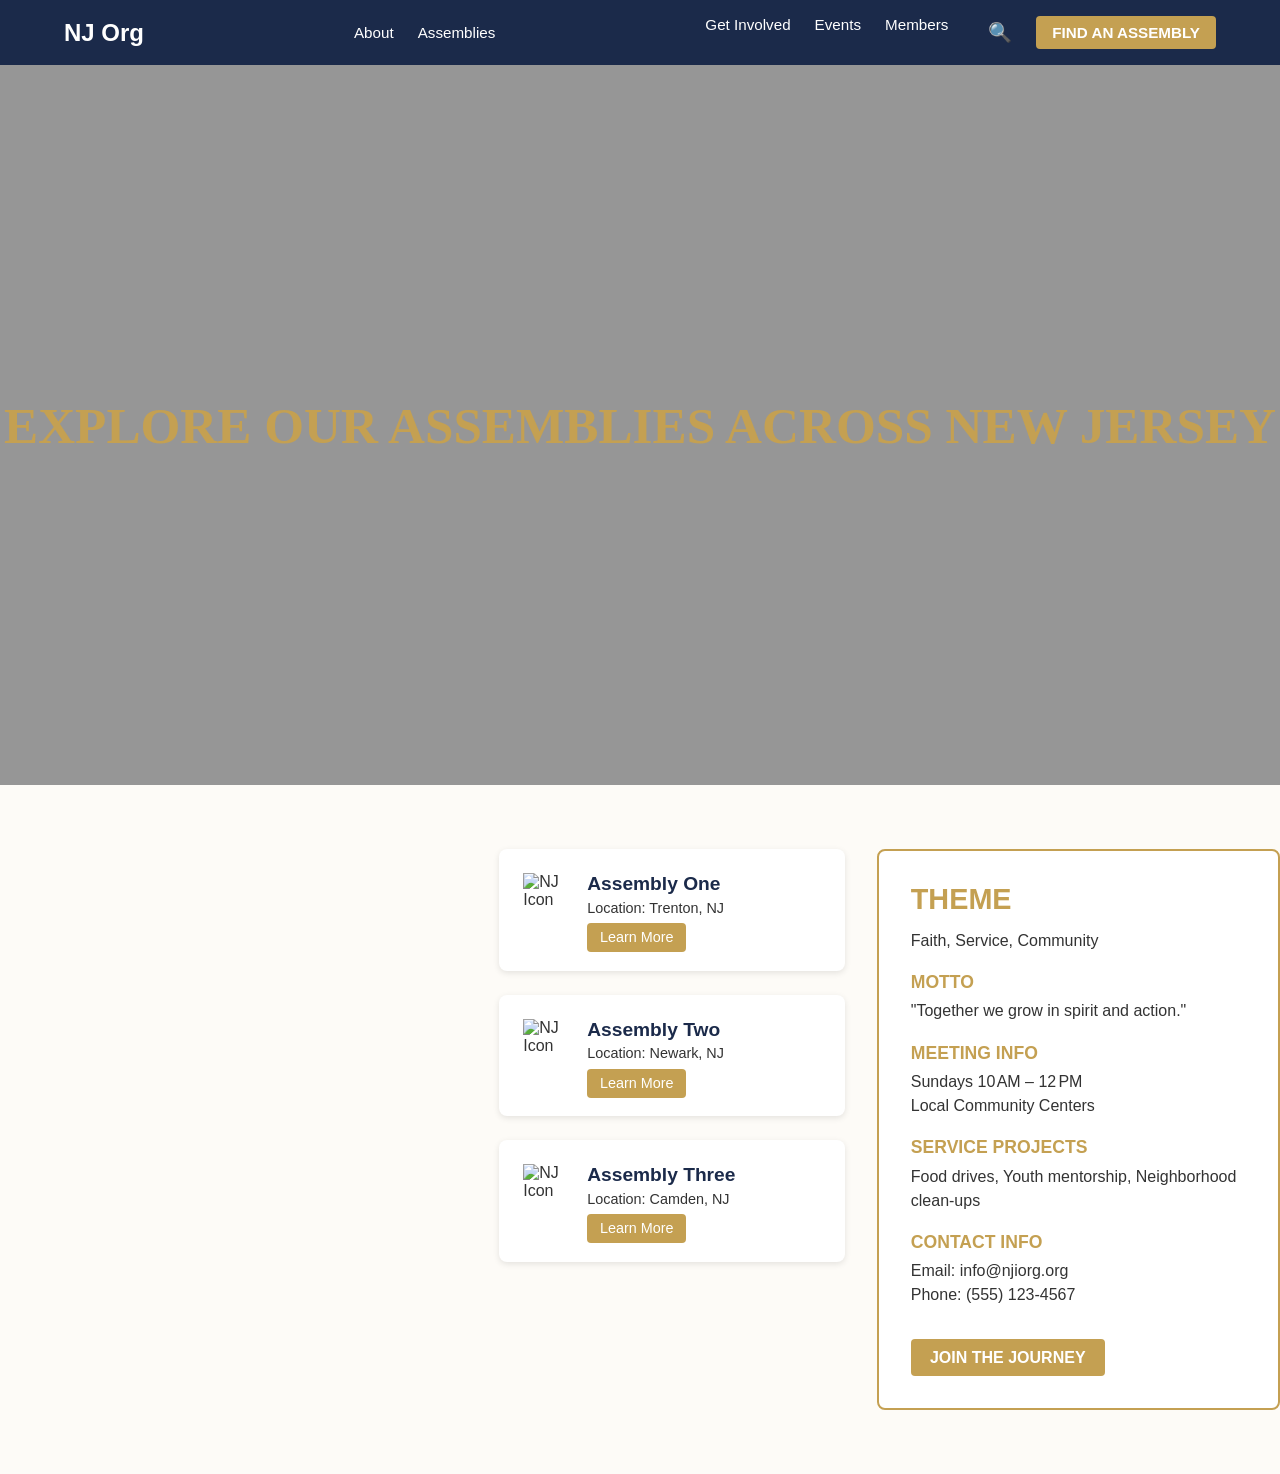
==== index.html @ 600187c9 "Add initial HTML mockup for NJ organization redesign" ====
<!DOCTYPE html>
<html lang="en">
<head>
<meta charset="UTF-8">
<title>NJ Organization – Design Mockup</title>
<style>
  :root {
    --navy: #1B2A4A;
    --gold: #C4A052;
    --cream: #FDFBF7;
    --white: #FFFFFF;
    --gray: #333333;
  }
  * { box-sizing: border-box; margin:0; padding:0; }
  body { font-family: 'Helvetica Neue', Arial, sans-serif; background:#fafafa; color:var(--gray); }
  a { text-decoration:none; color:inherit; }
  /* Header */
  .site-header {
    display:flex; align-items:center; justify-content:space-between;
    background:var(--navy); padding:1rem 5%; color:var(--white);
    position:sticky; top:0; z-index:1000;
  }
  .logo { font-size:1.5rem; font-weight:bold; }
  .nav-left, .nav-right { display:flex; gap:1.5rem; }
  .nav-left a, .nav-right a { color:var(--white); font-size:0.95rem; }
  .nav-right .cta-btn {
    background:var(--gold); color:var(--white); padding:0.5rem 1rem;
    border-radius:4px; font-weight:600;
  }
  .search-toggle { background:none; border:none; color:var(--white); font-size:1.2rem; cursor:pointer; margin-left:1rem; }
  /* Hero */
  .hero {
    position:relative; height:80vh; background:url('https://source.unsplash.com/random/1600x900?assembly,group') center/cover no-repeat;
    display:flex; align-items:center; justify-content:center; text-align:center;
    color:var(--white);
  }
  .hero::after {
    content:""; position:absolute; inset:0; background:rgba(0,0,0,0.4);
  }
  .hero-content { position:relative; z-index:2; }
  .hero h1 { font-family:'Playfair Display', serif; font-size:3.2rem; color:var(--gold); }
  /* Section */
  .section { background:var(--cream); padding:4rem 5%; }
  .grid-3 {
    display:grid; grid-template-columns:35% 30% 35%; gap:2rem; align-items:start;
  }
  @media (max-width:768px) {
    .grid-3 { grid-template-columns:1fr; }
  }
  /* Column 1 – Map */
  .map-col iframe { width:100%; height:500px; border:none; }
  /* Column 2 – Cards */
  .cards-col { display:flex; flex-direction:column; gap:1.5rem; }
  .card {
    background:var(--white); border-radius:8px; padding:1.5rem; box-shadow:0 2px 6px rgba(0,0,0,0.1);
    display:flex; align-items:flex-start; gap:1rem;
  }
  .card img { width:48px; height:48px; object-fit:contain; }
  .card-info h3 { margin:0 0 .3rem 0; font-size:1.2rem; color:var(--navy); }
  .card-info p { margin:0 0 .8rem 0; font-size:0.9rem; color:var(--gray); }
  .card .btn {
    background:var(--gold); color:var(--white); padding:.4rem .8rem; border-radius:4px; font-size:.9rem;
    align-self:flex-start;
  }
  /* Column 3 – Details Panel */
  .details-col {
    background:var(--white); border:2px solid var(--gold); border-radius:8px; padding:2rem;
  }
  .details-col h2 { margin:0 0 .8rem 0; font-size:1.8rem; color:var(--gold); }
  .details-col h3 { margin:1.2rem 0 .4rem 0; font-size:1.1rem; color:var(--gold); }
  .details-col p { margin:0 0 1rem 0; line-height:1.5; color:var(--gray); }
  .details-col .btn-jo {
    display:inline-block; background:var(--gold); color:var(--white); padding:.6rem 1.2rem;
    border-radius:4px; font-weight:600; margin-top:1rem;
  }
</style>
</head>
<body>
<header class="site-header">
  <div class="logo">NJ Org</div>
  <nav class="nav-left">
    <a href="#">About</a>
    <a href="#">Assemblies</a>
  </nav>
  <nav class="nav-right">
    <a href="#">Get Involved</a>
    <a href="#">Events</a>
    <a href="#">Members</a>
    <button class="search-toggle">🔍</button>
    <a href="#" class="cta-btn">FIND AN ASSEMBLY</a>
  </nav>
</header>

<section class="hero">
  <div class="hero-content">
    <h1>EXPLORE OUR ASSEMBLIES ACROSS NEW JERSEY</h1>
  </div>
</section>

<section class="section">
  <div class="grid-3">
    <!-- Column 1: Map -->
    <div class="map-col">
      <iframe src="https://viewer.mapme.com/17d68550-7d54-4e70-819b-ab59aa4b1aad"
              width="100%" height="500" style="border:none;"></iframe>
    </div>

    <!-- Column 2: Assembly Cards -->
    <div class="cards-col">
      <div class="card">
        <img src="https://via.placeholder.com/48?text=NJ" alt="NJ Icon">
        <div class="card-info">
          <h3>Assembly One</h3>
          <p>Location: Trenton, NJ</p>
          <a href="#" class="btn">Learn More</a>
        </div>
      </div>
      <div class="card">
        <img src="https://via.placeholder.com/48?text=NJ" alt="NJ Icon">
        <div class="card-info">
          <h3>Assembly Two</h3>
          <p>Location: Newark, NJ</p>
          <a href="#" class="btn">Learn More</a>
        </div>
      </div>
      <div class="card">
        <img src="https://via.placeholder.com/48?text=NJ" alt="NJ Icon">
        <div class="card-info">
          <h3>Assembly Three</h3>
          <p>Location: Camden, NJ</p>
          <a href="#" class="btn">Learn More</a>
        </div>
      </div>
    </div>

    <!-- Column 3: Details Panel -->
    <div class="details-col">
      <h2>THEME</h2>
      <p>Faith, Service, Community</p>
      <h3>MOTTO</h3>
      <p>"Together we grow in spirit and action."</p>
      <h3>MEETING INFO</h3>
      <p>Sundays 10 AM – 12 PM<br>Local Community Centers</p>
      <h3>SERVICE PROJECTS</h3>
      <p>Food drives, Youth mentorship, Neighborhood clean‑ups</p>
      <h3>CONTACT INFO</h3>
      <p>Email: info@njiorg.org<br>Phone: (555) 123‑4567</p>
      <a href="#" class="btn-jo">JOIN THE JOURNEY</a>
    </div>
  </div>
</section>
</body>
</html>
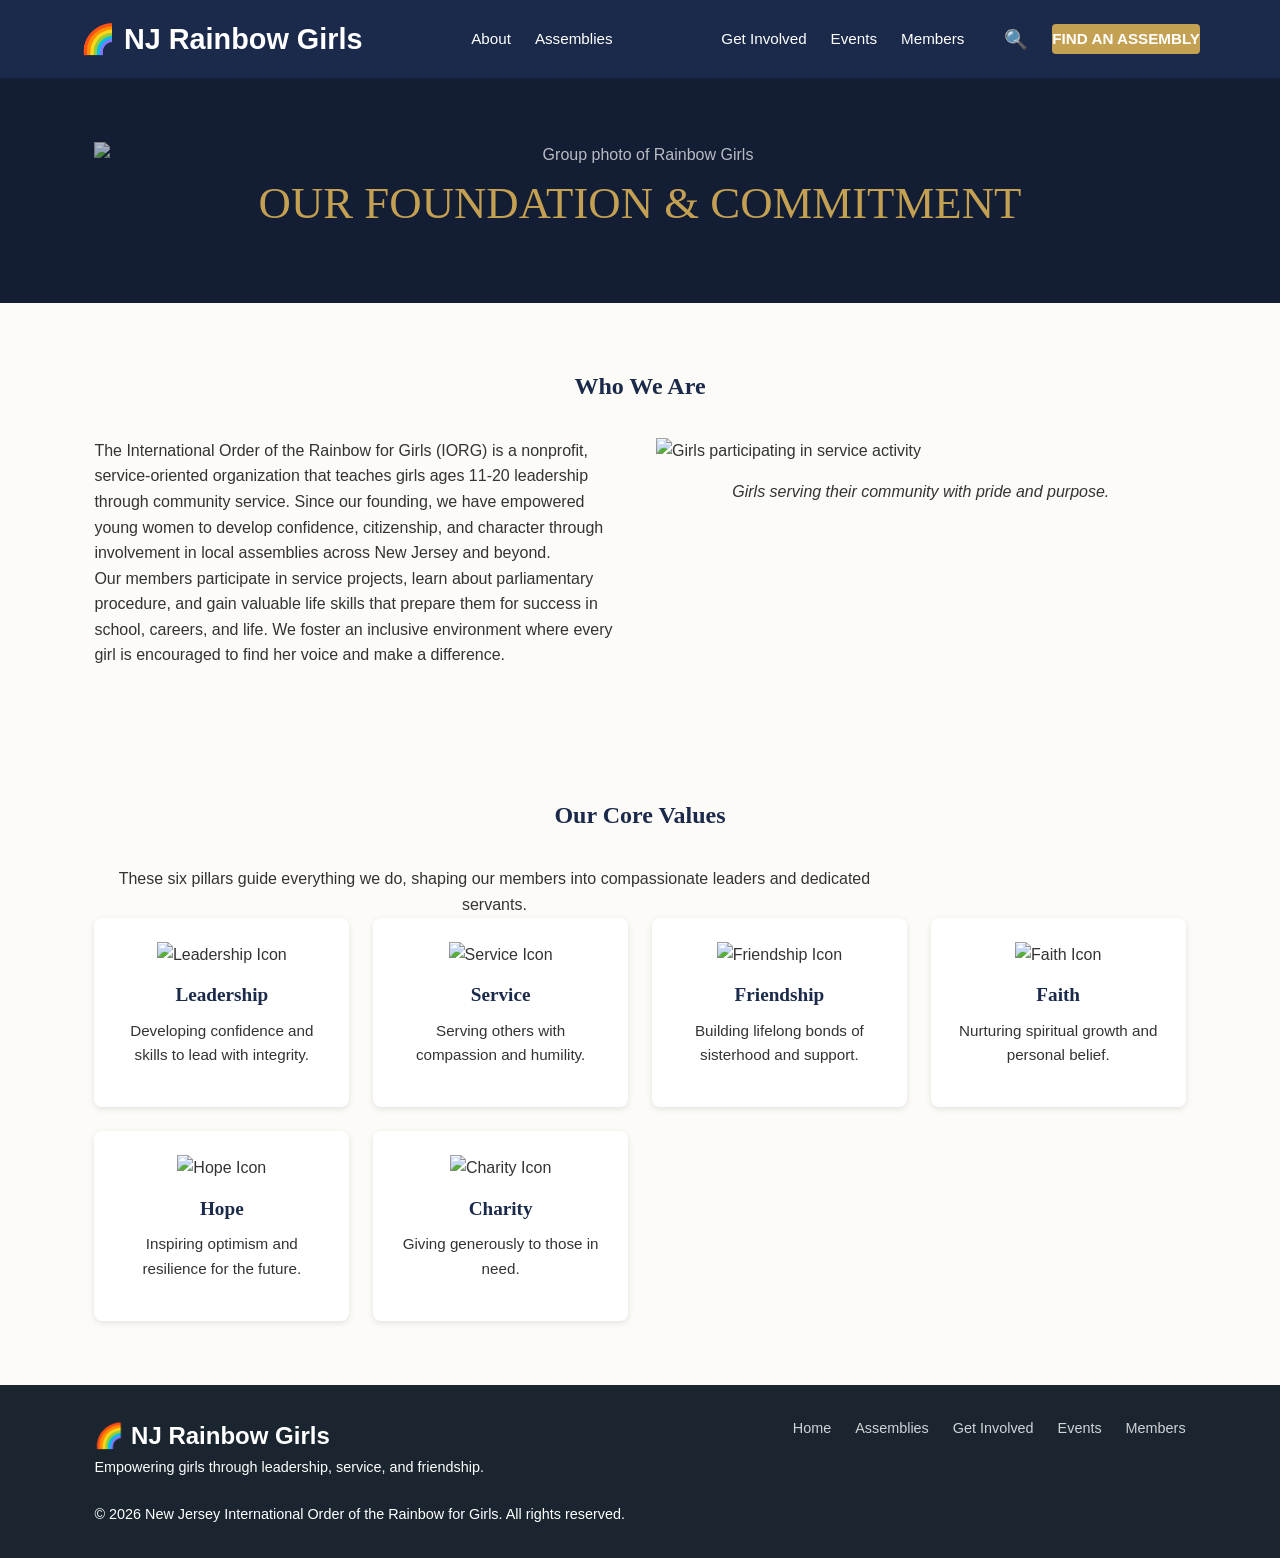
==== commit 9fe661dd: "Add CSS design system, index.html, assemblies.html, get-involved.html, events.html with replication " ====
--- a/index.html
+++ b/index.html
@@ -1,153 +1,142 @@
 <!DOCTYPE html>
+<!--
+Page: Home ("Our Foundation & Commitment")
+Purpose: This file contains the HTML structure for the Home page of the NJ Rainbow Girls website.
+How to replicate in Squarespace 7.1:
+1. Header: Use Site Header settings to set background navy (#1B2A4A), add logo centered, split nav left/right, enable search, add gold CTA button "FIND AN ASSEMBLY".
+2. Hero Banner: Add a Full Bleed section with background image (group photo). Overlay text: use a Text Block with Heading 1, serif font, gold color (#C4A052), centered.
+3. Section 1 ("Who We Are"): Add a Blank section with 2-column layout (Grid). Left column: Text Blocks for narrative. Right column: Image Block for featured image.
+4. Section 2 ("Core Values"): Add a Blank section with 4-column grid (equal columns). Each column: Shape Block (white background) containing Image Block (icon), Text Block (heading), Text Block (description). Use spacers for consistent padding.
+5. Footer: Use Site Footer with dark slate background (#1A252F), white text, logo, navigation links, copyright.
+-->
 <html lang="en">
 <head>
 <meta charset="UTF-8">
-<title>NJ Organization – Design Mockup</title>
-<style>
-  :root {
-    --navy: #1B2A4A;
-    --gold: #C4A052;
-    --cream: #FDFBF7;
-    --white: #FFFFFF;
-    --gray: #333333;
-  }
-  * { box-sizing: border-box; margin:0; padding:0; }
-  body { font-family: 'Helvetica Neue', Arial, sans-serif; background:#fafafa; color:var(--gray); }
-  a { text-decoration:none; color:inherit; }
-  /* Header */
-  .site-header {
-    display:flex; align-items:center; justify-content:space-between;
-    background:var(--navy); padding:1rem 5%; color:var(--white);
-    position:sticky; top:0; z-index:1000;
-  }
-  .logo { font-size:1.5rem; font-weight:bold; }
-  .nav-left, .nav-right { display:flex; gap:1.5rem; }
-  .nav-left a, .nav-right a { color:var(--white); font-size:0.95rem; }
-  .nav-right .cta-btn {
-    background:var(--gold); color:var(--white); padding:0.5rem 1rem;
-    border-radius:4px; font-weight:600;
-  }
-  .search-toggle { background:none; border:none; color:var(--white); font-size:1.2rem; cursor:pointer; margin-left:1rem; }
-  /* Hero */
-  .hero {
-    position:relative; height:80vh; background:url('https://source.unsplash.com/random/1600x900?assembly,group') center/cover no-repeat;
-    display:flex; align-items:center; justify-content:center; text-align:center;
-    color:var(--white);
-  }
-  .hero::after {
-    content:""; position:absolute; inset:0; background:rgba(0,0,0,0.4);
-  }
-  .hero-content { position:relative; z-index:2; }
-  .hero h1 { font-family:'Playfair Display', serif; font-size:3.2rem; color:var(--gold); }
-  /* Section */
-  .section { background:var(--cream); padding:4rem 5%; }
-  .grid-3 {
-    display:grid; grid-template-columns:35% 30% 35%; gap:2rem; align-items:start;
-  }
-  @media (max-width:768px) {
-    .grid-3 { grid-template-columns:1fr; }
-  }
-  /* Column 1 – Map */
-  .map-col iframe { width:100%; height:500px; border:none; }
-  /* Column 2 – Cards */
-  .cards-col { display:flex; flex-direction:column; gap:1.5rem; }
-  .card {
-    background:var(--white); border-radius:8px; padding:1.5rem; box-shadow:0 2px 6px rgba(0,0,0,0.1);
-    display:flex; align-items:flex-start; gap:1rem;
-  }
-  .card img { width:48px; height:48px; object-fit:contain; }
-  .card-info h3 { margin:0 0 .3rem 0; font-size:1.2rem; color:var(--navy); }
-  .card-info p { margin:0 0 .8rem 0; font-size:0.9rem; color:var(--gray); }
-  .card .btn {
-    background:var(--gold); color:var(--white); padding:.4rem .8rem; border-radius:4px; font-size:.9rem;
-    align-self:flex-start;
-  }
-  /* Column 3 – Details Panel */
-  .details-col {
-    background:var(--white); border:2px solid var(--gold); border-radius:8px; padding:2rem;
-  }
-  .details-col h2 { margin:0 0 .8rem 0; font-size:1.8rem; color:var(--gold); }
-  .details-col h3 { margin:1.2rem 0 .4rem 0; font-size:1.1rem; color:var(--gold); }
-  .details-col p { margin:0 0 1rem 0; line-height:1.5; color:var(--gray); }
-  .details-col .btn-jo {
-    display:inline-block; background:var(--gold); color:var(--white); padding:.6rem 1.2rem;
-    border-radius:4px; font-weight:600; margin-top:1rem;
-  }
-</style>
+<title>New Jersey International Order of the Rainbow for Girls – Home</title>
+<meta name="viewport" content="width=device-width, initial-scale=1.0">
+<link rel="stylesheet" href="css/main.css">
 </head>
 <body>
 <header class="site-header">
-  <div class="logo">NJ Org</div>
-  <nav class="nav-left">
-    <a href="#">About</a>
-    <a href="#">Assemblies</a>
-  </nav>
-  <nav class="nav-right">
-    <a href="#">Get Involved</a>
-    <a href="#">Events</a>
-    <a href="#">Members</a>
-    <button class="search-toggle">🔍</button>
-    <a href="#" class="cta-btn">FIND AN ASSEMBLY</a>
-  </nav>
+  <div class="container header-content">
+    <div class="logo">
+      <!-- Placeholder for rainbow crest logo -->
+      <span>🌈</span> NJ Rainbow Girls
+    </div>
+    <nav class="nav-left">
+      <a href="index.html">About</a>
+      <a href="assemblies.html">Assemblies</a>
+    </nav>
+    <nav class="nav-right">
+      <a href="get-involved.html">Get Involved</a>
+      <a href="events.html">Events</a>
+      <a href="member-portal.html">Members</a>
+      <button class="search-toggle" aria-label="Search">🔍</button>
+      <a href="assemblies.html" class="cta-btn">FIND AN ASSEMBLY</a>
+    </nav>
+  </div>
 </header>
 
-<section class="hero">
-  <div class="hero-content">
-    <h1>EXPLORE OUR ASSEMBLIES ACROSS NEW JERSEY</h1>
+<!-- Hero Banner -->
+<section class="hero-banner">
+  <div class="container">
+    <!-- Background image can be added via CSS or inline; for now using a placeholder -->
+    <img src="https://source.unsplash.com/random/1600x900?assembly,group" alt="Group photo of Rainbow Girls">
+    <div class="hero-title">OUR FOUNDATION & COMMITMENT</div>
   </div>
 </section>
 
+<!-- Section 1: Who We Are -->
 <section class="section">
-  <div class="grid-3">
-    <!-- Column 1: Map -->
-    <div class="map-col">
-      <iframe src="https://viewer.mapme.com/17d68550-7d54-4e70-819b-ab59aa4b1aad"
-              width="100%" height="500" style="border:none;"></iframe>
-    </div>
-
-    <!-- Column 2: Assembly Cards -->
-    <div class="cards-col">
-      <div class="card">
-        <img src="https://via.placeholder.com/48?text=NJ" alt="NJ Icon">
-        <div class="card-info">
-          <h3>Assembly One</h3>
-          <p>Location: Trenton, NJ</p>
-          <a href="#" class="btn">Learn More</a>
-        </div>
+  <div class="container">
+    <h2 class="text-center mb-4">Who We Are</h2>
+    <div class="grid-2">
+      <div>
+        <p>
+          The International Order of the Rainbow for Girls (IORG) is a nonprofit, service-oriented organization that teaches girls ages 11-20 leadership through community service. Since our founding, we have empowered young women to develop confidence, citizenship, and character through involvement in local assemblies across New Jersey and beyond.
+        </p>
+        <p>
+          Our members participate in service projects, learn about parliamentary procedure, and gain valuable life skills that prepare them for success in school, careers, and life. We foster an inclusive environment where every girl is encouraged to find her voice and make a difference.
+        </p>
       </div>
-      <div class="card">
-        <img src="https://via.placeholder.com/48?text=NJ" alt="NJ Icon">
-        <div class="card-info">
-          <h3>Assembly Two</h3>
-          <p>Location: Newark, NJ</p>
-          <a href="#" class="btn">Learn More</a>
-        </div>
+      <div>
+        <!-- Featured Image -->
+        <img src="https://source.unsplash.com/random/400x300?young,girls,service" alt="Girls participating in service activity" class="mb-2">
+        <p class="text-center">
+          <em>Girls serving their community with pride and purpose.</em>
+        </p>
       </div>
-      <div class="card">
-        <img src="https://via.placeholder.com/48?text=NJ" alt="NJ Icon">
-        <div class="card-info">
-          <h3>Assembly Three</h3>
-          <p>Location: Camden, NJ</p>
-          <a href="#" class="btn">Learn More</a>
-        </div>
-      </div>
-    </div>
-
-    <!-- Column 3: Details Panel -->
-    <div class="details-col">
-      <h2>THEME</h2>
-      <p>Faith, Service, Community</p>
-      <h3>MOTTO</h3>
-      <p>"Together we grow in spirit and action."</p>
-      <h3>MEETING INFO</h3>
-      <p>Sundays 10 AM – 12 PM<br>Local Community Centers</p>
-      <h3>SERVICE PROJECTS</h3>
-      <p>Food drives, Youth mentorship, Neighborhood clean‑ups</p>
-      <h3>CONTACT INFO</h3>
-      <p>Email: info@njiorg.org<br>Phone: (555) 123‑4567</p>
-      <a href="#" class="btn-jo">JOIN THE JOURNEY</a>
     </div>
   </div>
 </section>
+
+<!-- Section 2: Core Values -->
+<section class="section">
+  <div class="container">
+    <h2 class="text-center mb-4">Our Core Values</h2>
+    <p class="text-center mb-5" style="max-width: 800px;">
+      These six pillars guide everything we do, shaping our members into compassionate leaders and dedicated servants.
+    </p>
+    <div class="grid-4">
+      <!-- Leadership -->
+      <div class="card text-center">
+        <img src="https://via.placeholder.com/48?text=👑" alt="Leadership Icon" class="icon mb-2">
+        <h3>Leadership</h3>
+        <p>Developing confidence and skills to lead with integrity.</p>
+      </div>
+      <!-- Service -->
+      <div class="card text-center">
+        <img src="https://via.placeholder.com/48?text=❤️" alt="Service Icon" class="icon mb-2">
+        <h3>Service</h3>
+        <p>Serving others with compassion and humility.</p>
+      </div>
+      <!-- Friendship -->
+      <div class="card text-center">
+        <img src="https://via.placeholder.com/48?text=👭" alt="Friendship Icon" class="icon mb-2">
+        <h3>Friendship</h3>
+        <p>Building lifelong bonds of sisterhood and support.</p>
+      </div>
+      <!-- Faith -->
+      <div class="card text-center">
+        <img src="https://via.placeholder.com/48?text=✨" alt="Faith Icon" class="icon mb-2">
+        <h3>Faith</h3>
+        <p>Nurturing spiritual growth and personal belief.</p>
+      </div>
+      <!-- Hope -->
+      <div class="card text-center">
+        <img src="https://via.placeholder.com/48?text=☀️" alt="Hope Icon" class="icon mb-2">
+        <h3>Hope</h3>
+        <p>Inspiring optimism and resilience for the future.</p>
+      </div>
+      <!-- Charity -->
+      <div class="card text-center">
+        <img src="https://via.placeholder.com/48?text=🤲" alt="Charity Icon" class="icon mb-2">
+        <h3>Charity</h3>
+        <p>Giving generously to those in need.</p>
+      </div>
+    </div>
+  </div>
+</section>
+
+<footer class="site-footer">
+  <div class="container footer-content">
+    <div>
+      <div class="footer-logo">🌈 NJ Rainbow Girls</div>
+      <p>Empowering girls through leadership, service, and friendship.</p>
+    </div>
+    <nav>
+      <ul class="footer-links">
+        <li><a href="index.html">Home</a></li>
+        <li><a href="assemblies.html">Assemblies</a></li>
+        <li><a href="get-involved.html">Get Involved</a></li>
+        <li><a href="events.html">Events</a></li>
+        <li><a href="member-portal.html">Members</a></li>
+      </ul>
+    </nav>
+    <div>
+      <p>&copy; 2026 New Jersey International Order of the Rainbow for Girls. All rights reserved.</p>
+    </div>
+  </div>
+</footer>
 </body>
 </html>
--- a/css/main.css
+++ b/css/main.css
@@ -0,0 +1,362 @@
+/* Design System for NJ Rainbow Girls Site */
+/* This CSS file defines the global design system for the site, including colors, typography, layout utilities, and component styles. */
+/* To replicate in Squarespace 7.1: */
+/* 1. Go to Design > Site Styles. */
+/* 2. Set the following colors: */
+/*    - Header Background: #1B2A4A (Navy) */
+/*    - Accent 1 (for buttons, borders, highlights): #C4A052 (Gold) */
+/*    - Page Background: #FDFBF7 (Light Cream) */
+/*    - Footer Background: #1A252F (Dark Slate) */
+/*    - Text Color: #333333 (Gray) */
+/* 3. Assign fonts: */
+/*    - Heading 1, 2, 3: Playfair Display (serif) for gold hero titles and section headings. */
+/*    - Body, Navigation: Helvetica Neue, Arial, or similar sans-serif. */
+/* 4. Button Style: */
+/*    - Background: #C4A052, Text: #FFFFFF, Border Radius: 4px, Hover: darken 10%. */
+/*    - Save as a button style (e.g., "Gold CTA"). */
+/* 5. Use the utility classes (grid-2, grid-3, etc.) as inspiration for Fluid Engine grid settings. */
+/*    - In Fluid Engine, set column widths and gutter to match the percentages (35%, 30%, 35%) or equal fractions as needed. */
+/* 6. Card and panel styles can be achieved using Shape Blocks, Image Blocks, Text Blocks, and Button Blocks with matching spacing and border settings. */
+
+/* Color Palette */
+:root {
+  --navy: #1B2A4A;
+  --gold: #C4A052;
+  --cream: #FDFBF7;
+  --white: #FFFFFF;
+  --dark-slate: #1A252F; /* for footer */
+  --gray: #333333;
+  --light-gray: #F0F0F0;
+}
+
+/* Global Styles */
+* {
+  box-sizing: border-box;
+  margin: 0;
+  padding: 0;
+}
+
+body {
+  font-family: 'Helvetica Neue', Arial, sans-serif;
+  background-color: var(--cream);
+  color: var(--gray);
+  line-height: 1.6;
+}
+
+a {
+  color: inherit;
+  text-decoration: none;
+}
+
+img {
+  max-width: 100%;
+  height: auto;
+}
+
+/* Typography */
+h1, h2, h3, h4, h5, h6 {
+  font-family: 'Playfair Display', serif;
+  margin-bottom: 0.5em;
+  color: var(--navy);
+}
+
+/* Serif gold for hero titles */
+.hero-title {
+  font-family: 'Playfair Display', serif;
+  color: var(--gold);
+  font-size: 2.8rem;
+  text-align: center;
+}
+
+/* Container */
+.container {
+  width: 90%;
+  max-width: 1200px;
+  margin: 0 auto;
+  padding: 0 1rem;
+}
+
+/* Header */
+.site-header {
+  background-color: var(--navy);
+  color: var(--white);
+  padding: 1rem 0;
+  position: sticky;
+  top: 0;
+  z-index: 1000;
+}
+
+.header-content {
+  display: flex;
+  flex-wrap: wrap;
+  align-items: center;
+  justify-content: space-between;
+}
+
+.logo {
+  font-size: 1.8rem;
+  font-weight: bold;
+  color: var(--white);
+  display: flex;
+  align-items: center;
+  gap: 0.5rem;
+}
+
+.logo-img {
+  width: 40px;
+  height: 40px;
+}
+
+/* Nav split */
+.nav-left, .nav-right {
+  display: flex;
+  gap: 1.5rem;
+  flex-wrap: wrap;
+}
+
+.nav-left a, .nav-right a {
+  color: var(--white);
+  font-size: 0.95rem;
+  padding: 0.2rem 0;
+}
+
+/* CTA button */
+.cta-btn {
+  background-color: var(--gold);
+  color: var(--white);
+  padding: 0.6rem 1.2rem;
+  border-radius: 4px;
+  font-weight: 600;
+  transition: background 0.3s;
+}
+
+.cta-btn:hover {
+  background-color: #b38c41; /* slightly darker gold */
+}
+
+/* Search toggle */
+.search-toggle {
+  background: none;
+  border: none;
+  color: var(--white);
+  font-size: 1.2rem;
+  cursor: pointer;
+  margin-left: 1rem;
+}
+
+/* Hero Banner */
+.hero-banner {
+  position: relative;
+  background-color: var(--navy);
+  color: var(--white);
+  text-align: center;
+  padding: 4rem 1rem;
+  overflow: hidden;
+}
+
+.hero-banner::before {
+  content: "";
+  position: absolute;
+  inset: 0;
+  background: rgba(0,0,0,0.3); /* dark overlay */
+  z-index: 1;
+}
+
+.hero-banner .container {
+  position: relative;
+  z-index: 2;
+}
+
+.hero-banner img {
+  width: 100%;
+  height: auto;
+  display: block;
+  opacity: 0.7;
+}
+
+/* Section styling */
+.section {
+  padding: 4rem 1rem;
+  background-color: var(--cream);
+}
+
+.section.light-bg {
+  background-color: var(--cream);
+}
+
+.section.dark-bg {
+  background-color: var(--navy);
+  color: var(--white);
+}
+
+/* Grid Utilities */
+.grid-2 {
+  display: grid;
+  grid-template-columns: 1fr 1fr;
+  gap: 2rem;
+  align-items: start;
+}
+
+.grid-3 {
+  display: grid;
+  grid-template-columns: 35% 30% 35%; /* as per spec */
+  gap: 2rem;
+  align-items: start;
+}
+
+.grid-4 {
+  display: grid;
+  grid-template-columns: repeat(4, 1fr);
+  gap: 1.5rem;
+  align-items: start;
+}
+
+.grid-6 {
+  display: grid;
+  grid-template-columns: repeat(auto-fit, minmax(250px, 1fr));
+  gap: 1.5rem;
+}
+
+/* Card Styles */
+.card {
+  background-color: var(--white);
+  border-radius: 8px;
+  padding: 1.5rem;
+  box-shadow: 0 2px 6px rgba(0,0,0,0.1);
+  transition: transform 0.2s, box-shadow 0.2s;
+}
+
+.card:hover {
+  transform: translateY(-4px);
+  box-shadow: 0 4px 12px rgba(0,0,0,0.15);
+}
+
+.card img.icon {
+  width: 48px;
+  height: 48px;
+  object-fit: contain;
+  margin-bottom: 0.8rem;
+}
+
+.card h3 {
+  margin-top: 0;
+  margin-bottom: 0.5rem;
+  font-size: 1.2rem;
+  color: var(--navy);
+}
+
+.card p {
+  margin-bottom: 1rem;
+  font-size: 0.95rem;
+  color: var(--gray);
+}
+
+.card .btn {
+  display: inline-block;
+  background-color: var(--gold);
+  color: var(--white);
+  padding: 0.4rem 0.8rem;
+  border-radius: 4px;
+  font-size: 0.9rem;
+  font-weight: 600;
+}
+
+/* Details Panel (gold border) */
+.details-panel {
+  background-color: var(--white);
+  border: 2px solid var(--gold);
+  border-radius: 8px;
+  padding: 2rem;
+}
+
+.details-panel h2 {
+  color: var(--gold);
+  font-size: 1.8rem;
+  margin-bottom: 0.8rem;
+}
+
+.details-panel h3 {
+  color: var(--gold);
+  font-size: 1.1rem;
+  margin-top: 1.2rem;
+  margin-bottom: 0.4rem;
+}
+
+.details-panel p {
+  margin-bottom: 1rem;
+  line-height: 1.5;
+  color: var(--gray);
+}
+
+/* Footer */
+.site-footer {
+  background-color: var(--dark-slate);
+  color: var(--white);
+  padding: 2rem 1rem;
+  font-size: 0.9rem;
+}
+
+.footer-content {
+  display: flex;
+  flex-wrap: wrap;
+  justify-content: space-between;
+  gap: 1.5rem;
+}
+
+.footer-logo {
+  font-size: 1.5rem;
+  font-weight: bold;
+}
+
+.footer-links {
+  list-style: none;
+  display: flex;
+  gap: 1.5rem;
+}
+
+.footer-links a {
+  color: var(--white);
+  opacity: 0.8;
+  transition: opacity 0.3s;
+}
+
+.footer-links a:hover {
+  opacity: 1;
+}
+
+/* Responsive Breakpoints */
+@media (max-width: 992px) {
+  .grid-3 {
+    grid-template-columns: 1fr;
+  }
+  .grid-4 {
+    grid-template-columns: repeat(2, 1fr);
+  }
+}
+
+@media (max-width: 768px) {
+  .header-content {
+    flex-direction: column;
+    gap: 1rem;
+  }
+  .nav-left, .nav-right {
+    justify-content: center;
+    width: 100%;
+  }
+  .nav-right {
+    margin-top: 0.5rem;
+  }
+  .hero-title {
+    font-size: 2.2rem;
+  }
+  .grid-2 {
+    grid-template-columns: 1fr;
+  }
+}
+
+/* Utility Classes */
+.text-center { text-align: center; }
+.mb-2 { margin-bottom: 1rem; }
+.mb-4 { margin-bottom: 2rem; }
+.mt-2 { margin-top: 1rem; }
+.mt-4 { margin-top: 2rem; }
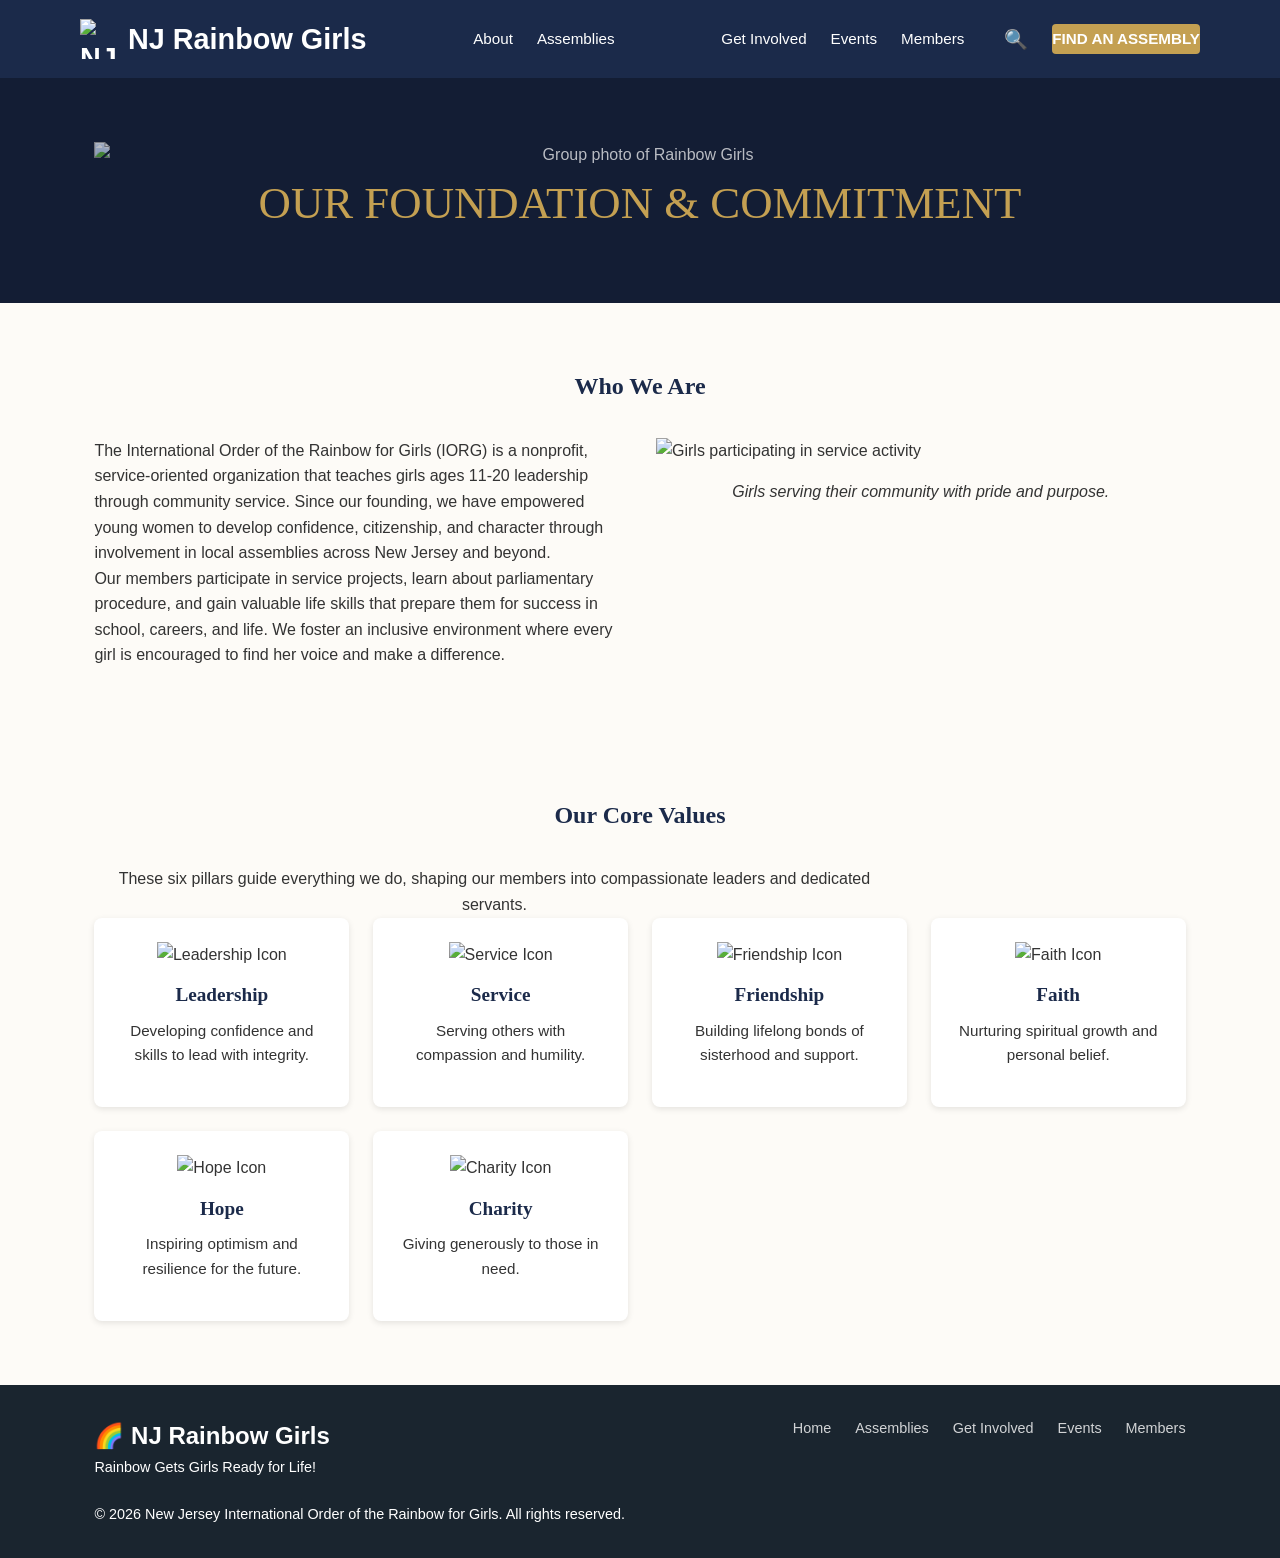
==== commit 79abcfef: "Replace images with stock photos from Unsplash and placeholders, keep current site logo" ====
--- a/index.html
+++ b/index.html
@@ -20,8 +20,9 @@
 <header class="site-header">
   <div class="container header-content">
     <div class="logo">
-      <!-- Placeholder for rainbow crest logo -->
-      <span>🌈</span> NJ Rainbow Girls
+      <!-- Logo from current site -->
+      <img src="http://static1.squarespace.com/static/501fbb7de4b0483765b7d2bb/t/64f7f50f61ceac5b49341e6f/1693971727463/New+Jersey+Logo+2018_T.png?format=1500w" alt="NJ Rainbow Girls Logo" class="logo-img">
+      <span>NJ Rainbow Girls</span>
     </div>
     <nav class="nav-left">
       <a href="index.html">About</a>
@@ -40,8 +41,8 @@
 <!-- Hero Banner -->
 <section class="hero-banner">
   <div class="container">
-    <!-- Background image can be added via CSS or inline; for now using a placeholder -->
-    <img src="https://source.unsplash.com/random/1600x900?assembly,group" alt="Group photo of Rainbow Girls">
+    <!-- Background image: stock photo of girls group -->
+    <img src="https://images.unsplash.com/photo-1529626455594-4ff0802cfb7e?ixlib=rb-4.0.3&ixid=M3wxMjA3fDB8MHxwaG90by1wYWdlfHx8fGVufDB8fHx8fA%3D%3D&auto=format&fit=crop&w=1600&q=80" alt="Group photo of Rainbow Girls">
     <div class="hero-title">OUR FOUNDATION & COMMITMENT</div>
   </div>
 </section>
@@ -60,8 +61,8 @@
         </p>
       </div>
       <div>
-        <!-- Featured Image -->
-        <img src="https://source.unsplash.com/random/400x300?young,girls,service" alt="Girls participating in service activity" class="mb-2">
+        <!-- Featured Image: girls doing service -->
+        <img src="https://images.unsplash.com/photo-1573496359142-b8d87734a5a2?ixlib=rb-4.0.3&ixid=M3wxMjA3fDB8MHxzZWFyY2h8Mnx8Z2lydHxlbnwwfHwwfHx8MA%3D%3D&auto=format&fit=crop&w=500&q=60" alt="Girls participating in service activity" class="mb-2">
         <p class="text-center">
           <em>Girls serving their community with pride and purpose.</em>
         </p>
@@ -122,7 +123,7 @@
   <div class="container footer-content">
     <div>
       <div class="footer-logo">🌈 NJ Rainbow Girls</div>
-      <p>Empowering girls through leadership, service, and friendship.</p>
+      <p class="tagline">Rainbow Gets Girls Ready for Life!</p>
     </div>
     <nav>
       <ul class="footer-links">
--- a/css/main.css
+++ b/css/main.css
@@ -359,4 +359,22 @@
 .mb-2 { margin-bottom: 1rem; }
 .mb-4 { margin-bottom: 2rem; }
 .mt-2 { margin-top: 1rem; }
-.mt-4 { margin-top: 2rem; }+.mt-4 { margin-top: 2rem; }
+/* Hero subtitle */
+.hero-subtitle {
+  font-family: 'Playfair Display', serif;
+  color: var(--gold);
+  font-size: 1.8rem;
+  text-align: center;
+  margin-top: 0.5rem;
+}
+
+
+/* Footer tagline */
+.footer .tagline {
+  font-style: italic;
+  color: #ccc;
+  margin-top: 0.5rem;
+  font-size: 0.9rem;
+}
+
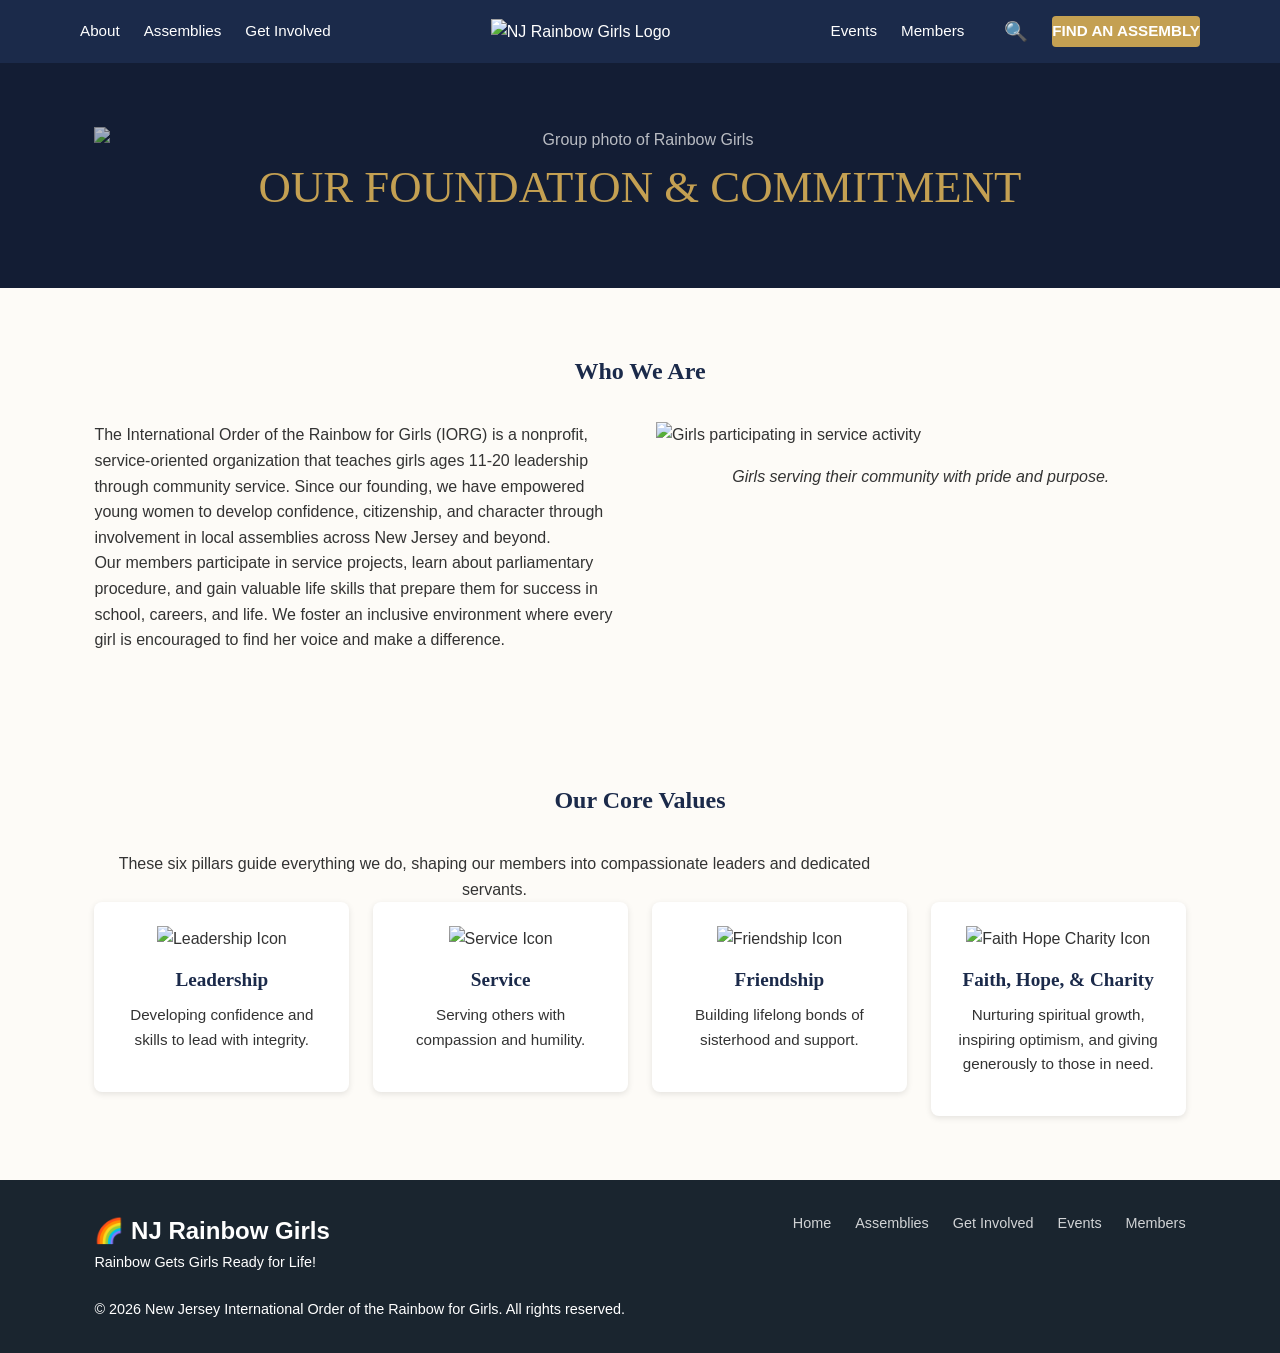
==== commit 0cfa598b: "Update homepage header and layout to match exact specifications: fixed header with left/center/right" ====
--- a/index.html
+++ b/index.html
@@ -4,7 +4,11 @@
 Purpose: This file contains the HTML structure for the Home page of the NJ Rainbow Girls website.
 How to replicate in Squarespace 7.1:
 1. Header: Use Site Header settings to set background navy (#1B2A4A), add logo centered, split nav left/right, enable search, add gold CTA button "FIND AN ASSEMBLY".
-2. Hero Banner: Add a Full Bleed section with background image (group photo). Overlay text: use a Text Block with Heading 1, serif font, gold color (#C4A052), centered.
+   - Left navigation: About, Assemblies, Get Involved
+   - Center: Logo (official Rainbow for Girls emblem)
+   - Right navigation: Events, Members, search icon, gold CTA button "FIND AN ASSEMBLY"
+   - Set header to "Fixed Position" (Sticky) in Site Header settings.
+2. Hero Banner: Add a Full Bleed section with background image (group photo). Overlay text: use a Text Block with Heading 1, serif font, gold color (#C4A052), centered. Enable a subtle darkened overlay (optional) for readability.
 3. Section 1 ("Who We Are"): Add a Blank section with 2-column layout (Grid). Left column: Text Blocks for narrative. Right column: Image Block for featured image.
 4. Section 2 ("Core Values"): Add a Blank section with 4-column grid (equal columns). Each column: Shape Block (white background) containing Image Block (icon), Text Block (heading), Text Block (description). Use spacers for consistent padding.
 5. Footer: Use Site Footer with dark slate background (#1A252F), white text, logo, navigation links, copyright.
@@ -19,17 +23,18 @@
 <body>
 <header class="site-header">
   <div class="container header-content">
-    <div class="logo">
-      <!-- Logo from current site -->
-      <img src="http://static1.squarespace.com/static/501fbb7de4b0483765b7d2bb/t/64f7f50f61ceac5b49341e6f/1693971727463/New+Jersey+Logo+2018_T.png?format=1500w" alt="NJ Rainbow Girls Logo" class="logo-img">
-      <span>NJ Rainbow Girls</span>
-    </div>
+    <!-- Left Navigation -->
     <nav class="nav-left">
       <a href="index.html">About</a>
       <a href="assemblies.html">Assemblies</a>
+      <a href="get-involved.html">Get Involved</a>
     </nav>
+    <!-- Centered Logo -->
+    <div class="logo-center">
+      <img src="http://static1.squarespace.com/static/501fbb7de4b0483765b7d2bb/t/64f7f50f61ceac5b49341e6f/1693971727463/New+Jersey+Logo+2018_T.png?format=1500w" alt="NJ Rainbow Girls Logo" class="logo-img">
+    </div>
+    <!-- Right Navigation -->
     <nav class="nav-right">
-      <a href="get-involved.html">Get Involved</a>
       <a href="events.html">Events</a>
       <a href="member-portal.html">Members</a>
       <button class="search-toggle" aria-label="Search">🔍</button>
@@ -97,23 +102,11 @@
         <h3>Friendship</h3>
         <p>Building lifelong bonds of sisterhood and support.</p>
       </div>
-      <!-- Faith -->
+      <!-- Faith, Hope, & Charity -->
       <div class="card text-center">
-        <img src="https://via.placeholder.com/48?text=✨" alt="Faith Icon" class="icon mb-2">
-        <h3>Faith</h3>
-        <p>Nurturing spiritual growth and personal belief.</p>
-      </div>
-      <!-- Hope -->
-      <div class="card text-center">
-        <img src="https://via.placeholder.com/48?text=☀️" alt="Hope Icon" class="icon mb-2">
-        <h3>Hope</h3>
-        <p>Inspiring optimism and resilience for the future.</p>
-      </div>
-      <!-- Charity -->
-      <div class="card text-center">
-        <img src="https://via.placeholder.com/48?text=🤲" alt="Charity Icon" class="icon mb-2">
-        <h3>Charity</h3>
-        <p>Giving generously to those in need.</p>
+        <img src="https://via.placeholder.com/48?text=✨" alt="Faith Hope Charity Icon" class="icon mb-2">
+        <h3>Faith, Hope, & Charity</h3>
+        <p>Nurturing spiritual growth, inspiring optimism, and giving generously to those in need.</p>
       </div>
     </div>
   </div>
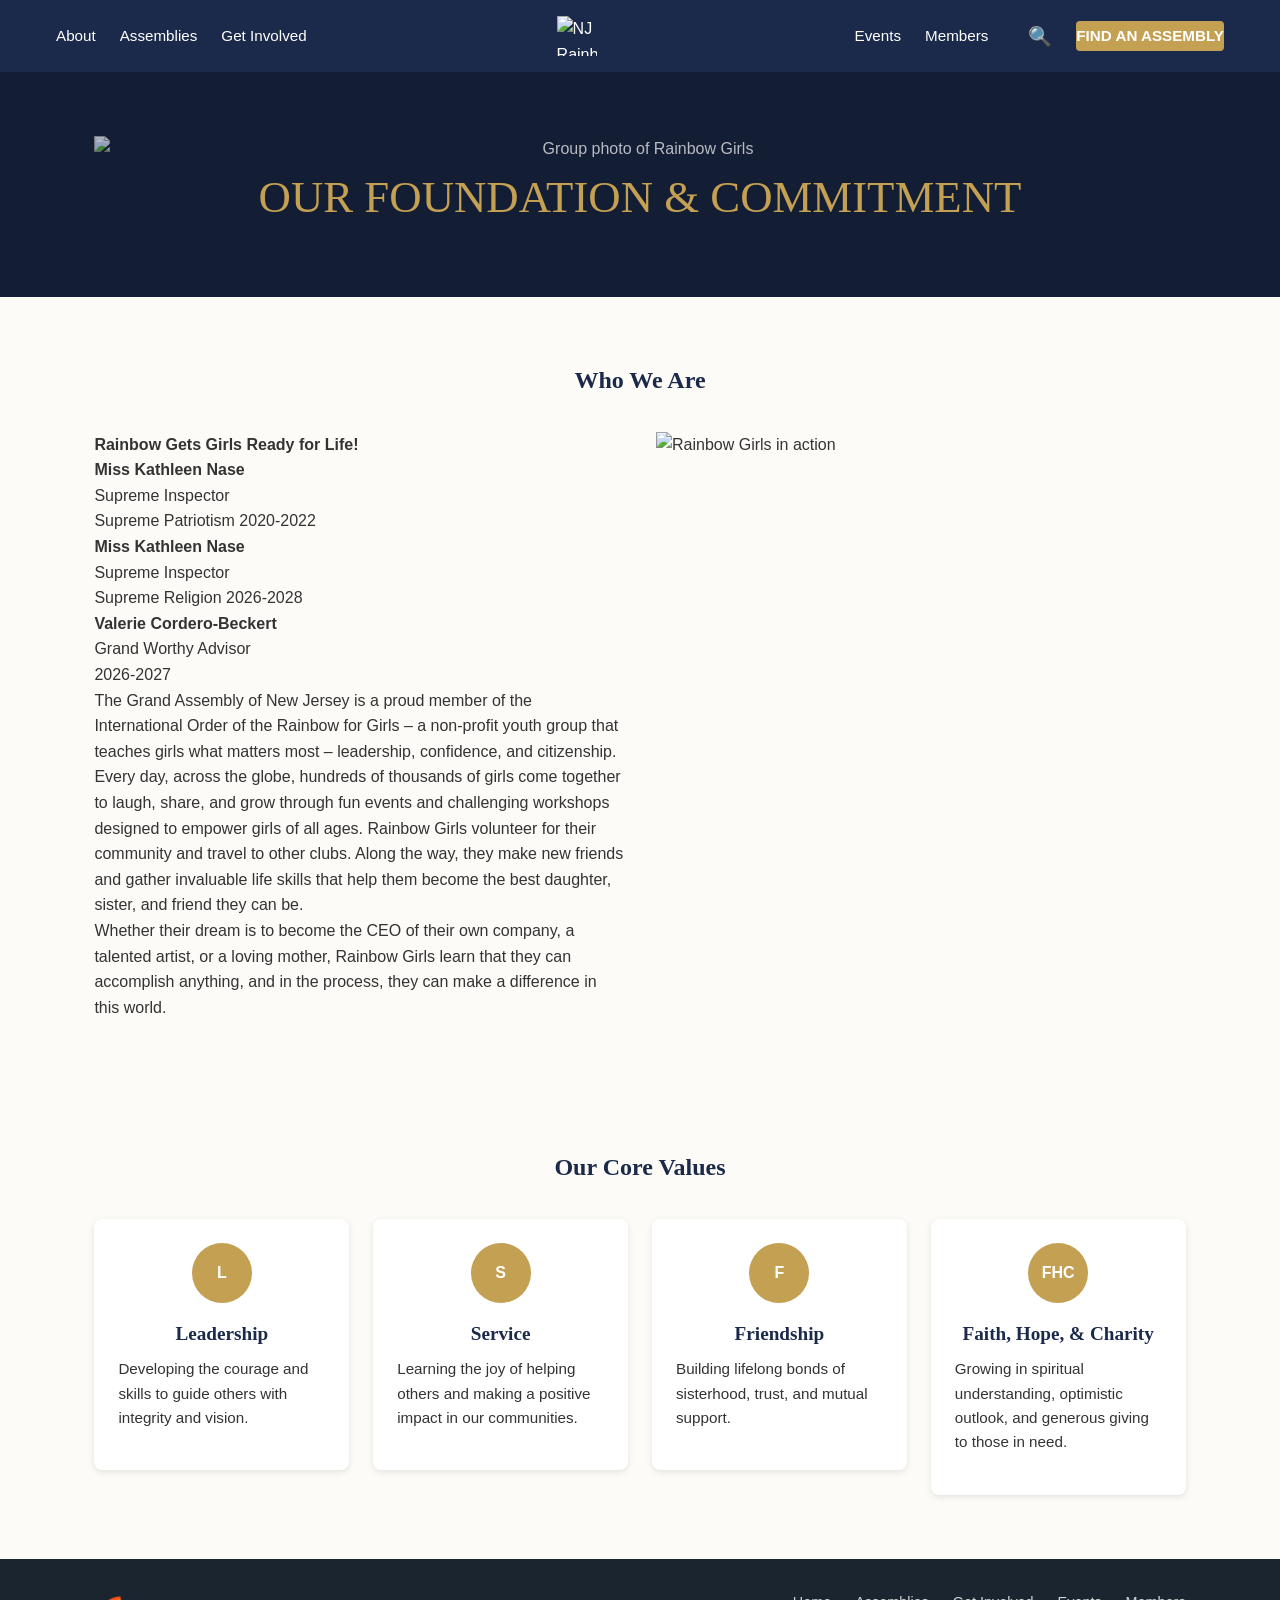
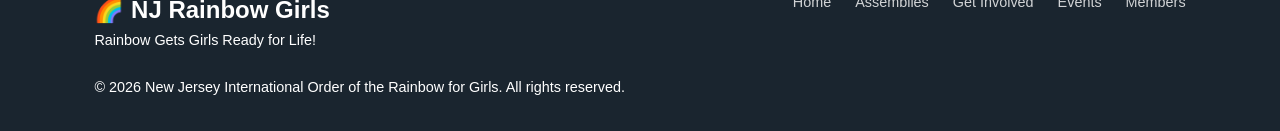
==== commit 4ea48d4d: "Updated homepage with current site leadership info and 'Who We Are' section; Updated assemblies page" ====
--- a/index.html
+++ b/index.html
@@ -52,61 +52,87 @@
   </div>
 </section>
 
-<!-- Section 1: Who We Are -->
+<!-- Who We Are Section -->
 <section class="section">
   <div class="container">
     <h2 class="text-center mb-4">Who We Are</h2>
     <div class="grid-2">
+      <!-- Left Column: Narrative -->
       <div>
-        <p>
-          The International Order of the Rainbow for Girls (IORG) is a nonprofit, service-oriented organization that teaches girls ages 11-20 leadership through community service. Since our founding, we have empowered young women to develop confidence, citizenship, and character through involvement in local assemblies across New Jersey and beyond.
-        </p>
-        <p>
-          Our members participate in service projects, learn about parliamentary procedure, and gain valuable life skills that prepare them for success in school, careers, and life. We foster an inclusive environment where every girl is encouraged to find her voice and make a difference.
-        </p>
+        <p><strong>Rainbow Gets Girls Ready for Life!</strong></p>
+        
+        <div class="leadership-info mb-3">
+          <p><strong>Miss Kathleen Nase</strong><br>
+          Supreme Inspector<br>
+          Supreme Patriotism 2020-2022</p>
+          <p><strong>Miss Kathleen Nase</strong><br>
+          Supreme Inspector<br>
+          Supreme Religion 2026-2028</p>
+          <p><strong>Valerie Cordero-Beckert</strong><br>
+          Grand Worthy Advisor<br>
+          2026-2027</p>
+        </div>
+        
+        <p>The Grand Assembly of New Jersey is a proud member of the International Order of the Rainbow for Girls – a non-profit youth group that teaches girls what matters most – leadership, confidence, and citizenship. Every day, across the globe, hundreds of thousands of girls come together to laugh, share, and grow through fun events and challenging workshops designed to empower girls of all ages. Rainbow Girls volunteer for their community and travel to other clubs. Along the way, they make new friends and gather invaluable life skills that help them become the best daughter, sister, and friend they can be.</p>
+        
+        <p>Whether their dream is to become the CEO of their own company, a talented artist, or a loving mother, Rainbow Girls learn that they can accomplish anything, and in the process, they can make a difference in this world.</p>
       </div>
+      
+      <!-- Right Column: Featured Image -->
       <div>
-        <!-- Featured Image: girls doing service -->
-        <img src="https://images.unsplash.com/photo-1573496359142-b8d87734a5a2?ixlib=rb-4.0.3&ixid=M3wxMjA3fDB8MHxzZWFyY2h8Mnx8Z2lydHxlbnwwfHwwfHx8MA%3D%3D&auto=format&fit=crop&w=500&q=60" alt="Girls participating in service activity" class="mb-2">
-        <p class="text-center">
-          <em>Girls serving their community with pride and purpose.</em>
-        </p>
+        <img src="https://images.unsplash.com/photo-1578662996442-48f60103fc96?ixlib=rb-4.0.3&ixid=M3wxMjA3fDB8MHxwaG90by1wYWdlfHx8fGVufDB8fHx8fA%3D%3D&auto=format&fit=crop&w=800&q=80" alt="Rainbow Girls in action" class="featured-image">
       </div>
     </div>
   </div>
 </section>
 
-<!-- Section 2: Core Values -->
+<!-- Core Values Section -->
 <section class="section">
   <div class="container">
     <h2 class="text-center mb-4">Our Core Values</h2>
-    <p class="text-center mb-5" style="max-width: 800px;">
-      These six pillars guide everything we do, shaping our members into compassionate leaders and dedicated servants.
-    </p>
     <div class="grid-4">
       <!-- Leadership -->
-      <div class="card text-center">
-        <img src="https://via.placeholder.com/48?text=👑" alt="Leadership Icon" class="icon mb-2">
-        <h3>Leadership</h3>
-        <p>Developing confidence and skills to lead with integrity.</p>
+      <div class="card">
+        <div style="text-align:center;">
+          <div style="width:60px;height:60px;background-color:var(--gold);border-radius:50%;display:flex;align-items:center;justify-content:center;margin:0 auto 1rem;">
+            <span style="color:var(--white);font-weight:bold;">L</span>
+          </div>
+        </div>
+        <h3 class="text-center">Leadership</h3>
+        <p>Developing the courage and skills to guide others with integrity and vision.</p>
       </div>
+      
       <!-- Service -->
-      <div class="card text-center">
-        <img src="https://via.placeholder.com/48?text=❤️" alt="Service Icon" class="icon mb-2">
-        <h3>Service</h3>
-        <p>Serving others with compassion and humility.</p>
+      <div class="card">
+        <div style="text-align:center;">
+          <div style="width:60px;height:60px;background-color:var(--gold);border-radius:50%;display:flex;align-items:center;justify-content:center;margin:0 auto 1rem;">
+            <span style="color:var(--white);font-weight:bold;">S</span>
+          </div>
+        </div>
+        <h3 class="text-center">Service</h3>
+        <p>Learning the joy of helping others and making a positive impact in our communities.</p>
       </div>
+      
       <!-- Friendship -->
-      <div class="card text-center">
-        <img src="https://via.placeholder.com/48?text=👭" alt="Friendship Icon" class="icon mb-2">
-        <h3>Friendship</h3>
-        <p>Building lifelong bonds of sisterhood and support.</p>
+      <div class="card">
+        <div style="text-align:center;">
+          <div style="width:60px;height:60px;background-color:var(--gold);border-radius:50%;display:flex;align-items:center;justify-content:center;margin:0 auto 1rem;">
+            <span style="color:var(--white);font-weight:bold;">F</span>
+          </div>
+        </div>
+        <h3 class="text-center">Friendship</h3>
+        <p>Building lifelong bonds of sisterhood, trust, and mutual support.</p>
       </div>
+      
       <!-- Faith, Hope, & Charity -->
-      <div class="card text-center">
-        <img src="https://via.placeholder.com/48?text=✨" alt="Faith Hope Charity Icon" class="icon mb-2">
-        <h3>Faith, Hope, & Charity</h3>
-        <p>Nurturing spiritual growth, inspiring optimism, and giving generously to those in need.</p>
+      <div class="card">
+        <div style="text-align:center;">
+          <div style="width:60px;height:60px;background-color:var(--gold);border-radius:50%;display:flex;align-items:center;justify-content:center;margin:0 auto 1rem;">
+            <span style="color:var(--white);font-weight:bold;">FHC</span>
+          </div>
+        </div>
+        <h3 class="text-center">Faith, Hope, & Charity</h3>
+        <p>Growing in spiritual understanding, optimistic outlook, and generous giving to those in need.</p>
       </div>
     </div>
   </div>
--- a/css/main.css
+++ b/css/main.css
@@ -84,27 +84,31 @@
   position: sticky;
   top: 0;
   z-index: 1000;
-}
-
-.header-content {
-  display: flex;
-  flex-wrap: wrap;
+  display: flex;
   align-items: center;
   justify-content: space-between;
-}
-
-.logo {
-  font-size: 1.8rem;
-  font-weight: bold;
-  color: var(--white);
+  flex-wrap: wrap;
+}
+
+.header-content {
+  width: 100%;
   display: flex;
   align-items: center;
-  gap: 0.5rem;
+  justify-content: space-between;
+}
+
+/* Logo centered */
+.logo-center {
+  display: flex;
+  align-items: center;
+  justify-content: center;
+  flex: 1;
 }
 
 .logo-img {
   width: 40px;
   height: 40px;
+  margin-right: 0.5rem;
 }
 
 /* Nav split */
@@ -112,6 +116,7 @@
   display: flex;
   gap: 1.5rem;
   flex-wrap: wrap;
+  align-items: center;
 }
 
 .nav-left a, .nav-right a {
@@ -324,52 +329,6 @@
   opacity: 1;
 }
 
-/* Responsive Breakpoints */
-@media (max-width: 992px) {
-  .grid-3 {
-    grid-template-columns: 1fr;
-  }
-  .grid-4 {
-    grid-template-columns: repeat(2, 1fr);
-  }
-}
-
-@media (max-width: 768px) {
-  .header-content {
-    flex-direction: column;
-    gap: 1rem;
-  }
-  .nav-left, .nav-right {
-    justify-content: center;
-    width: 100%;
-  }
-  .nav-right {
-    margin-top: 0.5rem;
-  }
-  .hero-title {
-    font-size: 2.2rem;
-  }
-  .grid-2 {
-    grid-template-columns: 1fr;
-  }
-}
-
-/* Utility Classes */
-.text-center { text-align: center; }
-.mb-2 { margin-bottom: 1rem; }
-.mb-4 { margin-bottom: 2rem; }
-.mt-2 { margin-top: 1rem; }
-.mt-4 { margin-top: 2rem; }
-/* Hero subtitle */
-.hero-subtitle {
-  font-family: 'Playfair Display', serif;
-  color: var(--gold);
-  font-size: 1.8rem;
-  text-align: center;
-  margin-top: 0.5rem;
-}
-
-
 /* Footer tagline */
 .footer .tagline {
   font-style: italic;
@@ -378,3 +337,43 @@
   font-size: 0.9rem;
 }
 
+/* Responsive Breakpoints */
+@media (max-width: 992px) {
+  .grid-3 {
+    grid-template-columns: 1fr;
+  }
+  .grid-4 {
+    grid-template-columns: repeat(2, 1fr);
+  }
+}
+
+@media (max-width: 768px) {
+  .header-content {
+    /* On mobile, we want to center the logo and have the nav toggle */
+    /* For simplicity, we keep left and right nav but they will wrap */
+    /* The logo-center will take full width and center */
+    .logo-center {
+      justify-content: center;
+    }
+    /* Adjust nav to be under logo or wrap */
+    .nav-left, .nav-right {
+      width: 100%;
+      justify-content: center;
+      margin-top: 0.5rem;
+    }
+    /* Search toggle and CTA button stay in right nav */
+  }
+  .hero-title {
+    font-size: 2.2rem;
+  }
+  .grid-2 {
+    grid-template-columns: 1fr;
+  }
+}
+
+/* Utility Classes */
+.text-center { text-align: center; }
+.mb-2 { margin-bottom: 1rem; }
+.mb-4 { margin-bottom: 2rem; }
+.mt-2 { margin-top: 1rem; }
+.mt-4 { margin-top: 2rem; }
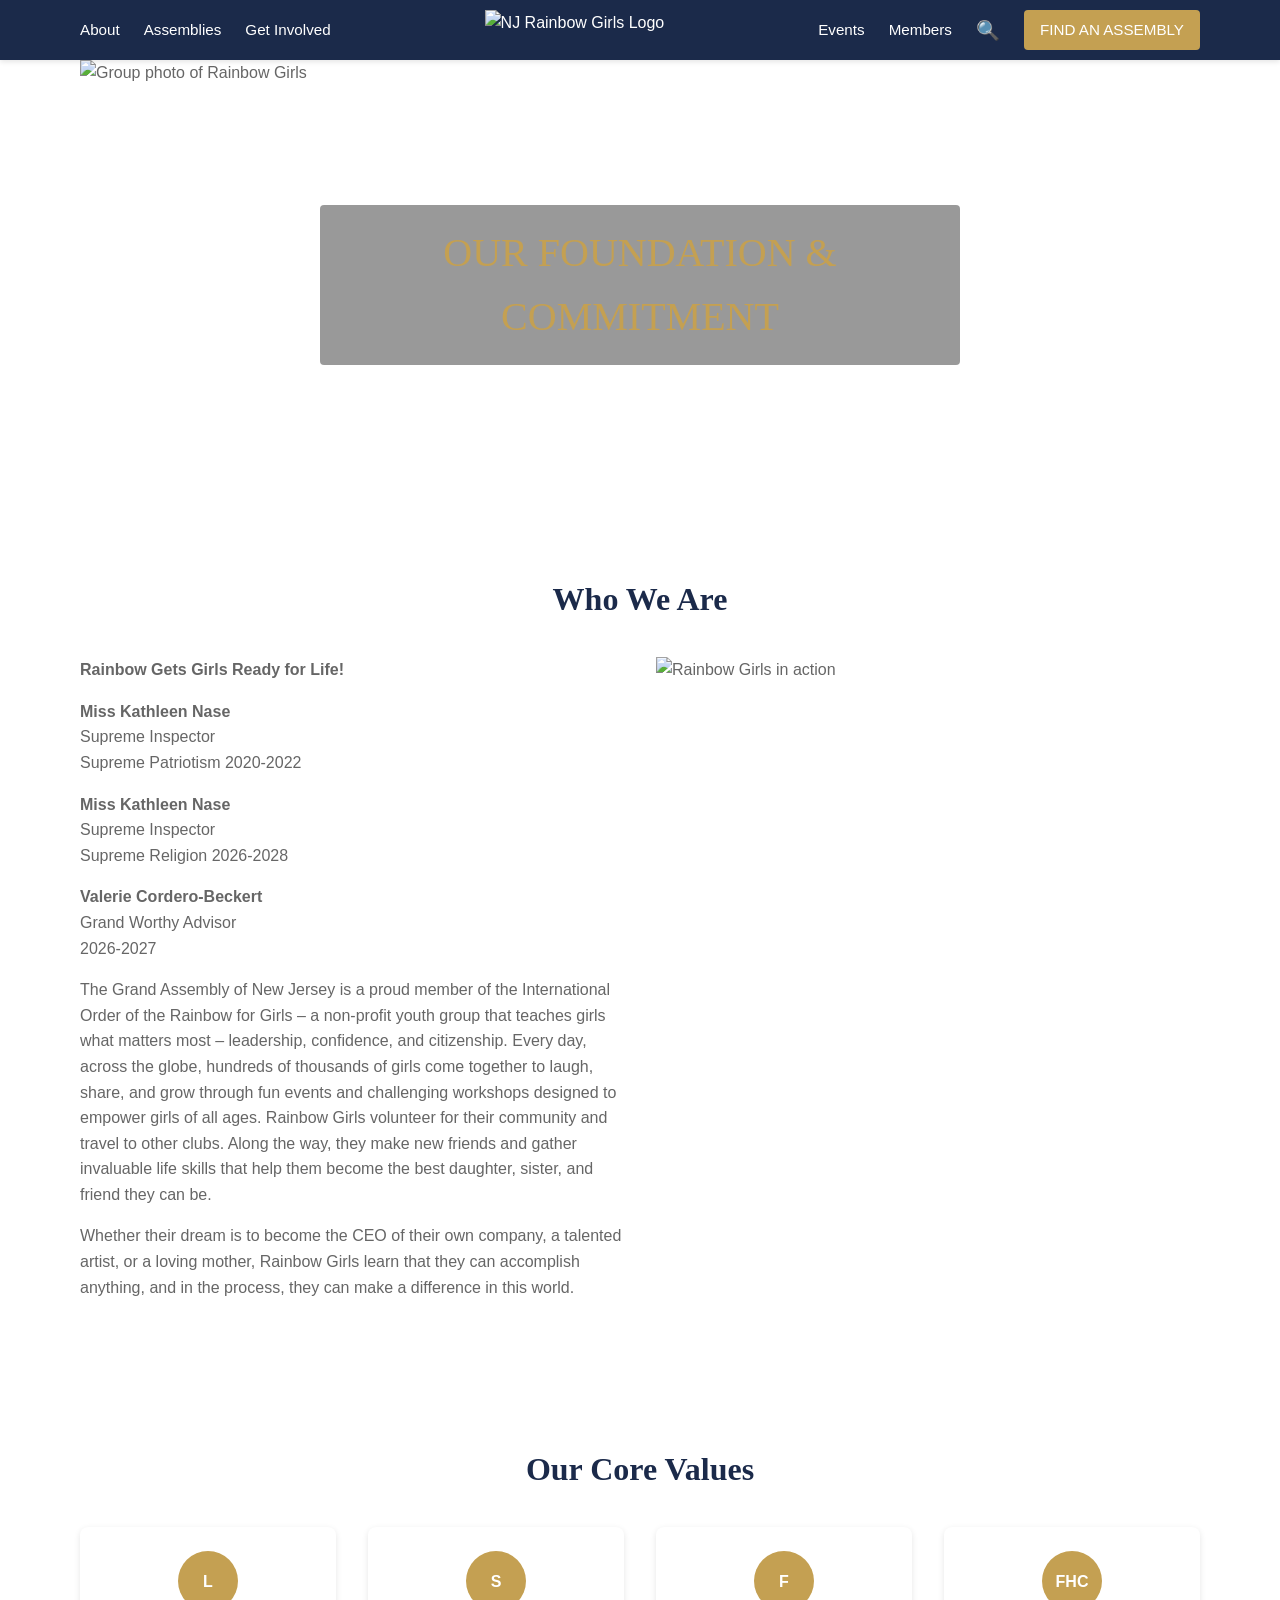
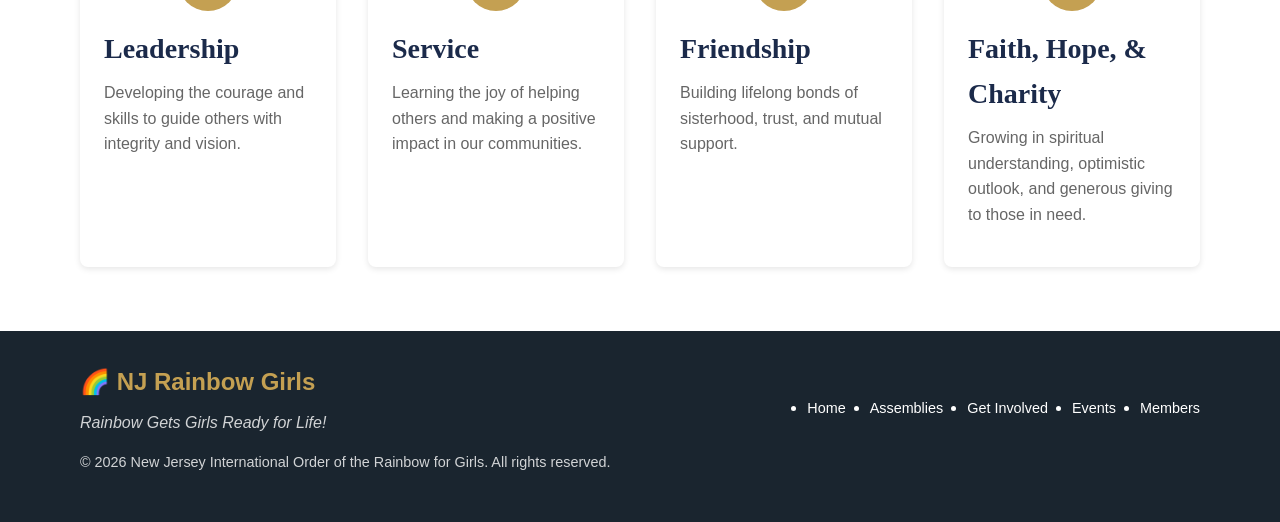
==== commit 77682314: "Reduced hero banner height on all pages to not take up too much room; Added interactive assembly det" ====
--- a/index.html
+++ b/index.html
@@ -19,6 +19,31 @@
 <title>New Jersey International Order of the Rainbow for Girls – Home</title>
 <meta name="viewport" content="width=device-width, initial-scale=1.0">
 <link rel="stylesheet" href="css/main.css">
+<style>
+/* Override for hero banner to reduce height */
+.hero-banner {
+  position: relative;
+  overflow: hidden;
+}
+.hero-banner img {
+  height: 50vh;
+  object-fit: cover;
+  width: 100%;
+  display: block;
+}
+.hero-banner .hero-title {
+  position: absolute;
+  top: 50%;
+  left: 50%;
+  transform: translate(-50%, -50%);
+  background: rgba(0,0,0,0.4);
+  color: var(--gold);
+  font-family: 'Playfair Display', serif;
+  font-size: 2.5rem;
+  padding: 1rem 2rem;
+  border-radius: 4px;
+}
+</style>
 </head>
 <body>
 <header class="site-header">
--- a/css/main.css
+++ b/css/main.css
@@ -1,71 +1,67 @@
 /* Design System for NJ Rainbow Girls Site */
 /* This CSS file defines the global design system for the site, including colors, typography, layout utilities, and component styles. */
 /* To replicate in Squarespace 7.1: */
-/* 1. Go to Design > Site Styles. */
-/* 2. Set the following colors: */
-/*    - Header Background: #1B2A4A (Navy) */
-/*    - Accent 1 (for buttons, borders, highlights): #C4A052 (Gold) */
-/*    - Page Background: #FDFBF7 (Light Cream) */
-/*    - Footer Background: #1A252F (Dark Slate) */
-/*    - Text Color: #333333 (Gray) */
-/* 3. Assign fonts: */
-/*    - Heading 1, 2, 3: Playfair Display (serif) for gold hero titles and section headings. */
-/*    - Body, Navigation: Helvetica Neue, Arial, or similar sans-serif. */
-/* 4. Button Style: */
-/*    - Background: #C4A052, Text: #FFFFFF, Border Radius: 4px, Hover: darken 10%. */
-/*    - Save as a button style (e.g., "Gold CTA"). */
-/* 5. Use the utility classes (grid-2, grid-3, etc.) as inspiration for Fluid Engine grid settings. */
-/*    - In Fluid Engine, set column widths and gutter to match the percentages (35%, 30%, 35%) or equal fractions as needed. */
-/* 6. Card and panel styles can be achieved using Shape Blocks, Image Blocks, Text Blocks, and Button Blocks with matching spacing and border settings. */
-
-/* Color Palette */
+/* 1. Colors: Set the exact hex values in Site Styles --> */
+/* :root { */
+/*   --navy: #1B2A4A; */
+/*   --gold: #C4A052; */
+/*   --cream: #FDFBF7; */
+/*   --white: #FFFFFF; */
+/*   --dark-slate: #1A252F; */
+/* } */
+/* 2. Typography: Assign serif font (e.g., Playfair Display) to headings, sans-serif (e.g., Helvetica Neue) to body. */
+/* 3. Layout: Use the utility classes (container, grid-x, etc.) or create equivalents in Squarespace. */
+/* 4. Components: Button, card, hero-banner, etc. can be styled using Site Styles or custom CSS via Code Injection. */
 :root {
   --navy: #1B2A4A;
   --gold: #C4A052;
   --cream: #FDFBF7;
   --white: #FFFFFF;
-  --dark-slate: #1A252F; /* for footer */
-  --gray: #333333;
-  --light-gray: #F0F0F0;
-}
-
-/* Global Styles */
+  --dark-slate: #1A252F;
+  --gray-light: #E0E0E0;
+  --gray-medium: #CCCCCC;
+  --gray-dark: #666666;
+}
+
+/* Base styles */
 * {
-  box-sizing: border-box;
   margin: 0;
   padding: 0;
+  box-sizing: border-box;
 }
 
 body {
   font-family: 'Helvetica Neue', Arial, sans-serif;
-  background-color: var(--cream);
-  color: var(--gray);
   line-height: 1.6;
-}
-
-a {
-  color: inherit;
-  text-decoration: none;
-}
-
-img {
-  max-width: 100%;
-  height: auto;
-}
-
-/* Typography */
+  color: var(--gray-dark);
+  background-color: var(--white);
+}
+
 h1, h2, h3, h4, h5, h6 {
   font-family: 'Playfair Display', serif;
-  margin-bottom: 0.5em;
   color: var(--navy);
-}
-
-/* Serif gold for hero titles */
-.hero-title {
-  font-family: 'Playfair Display', serif;
-  color: var(--gold);
-  font-size: 2.8rem;
-  text-align: center;
+  margin-top: 0;
+  margin-bottom: 0.5rem;
+}
+
+h1 { font-size: 2.5rem; }
+h2 { font-size: 2rem; }
+h3 { font-size: 1.75rem; }
+h4 { font-size: 1.5rem; }
+h5 { font-size: 1.25rem; }
+h6 { font-size: 1rem; }
+
+p {
+  margin-bottom: 1rem;
+}
+
+a {
+  color: var(--navy);
+  text-decoration: none;
+}
+a:hover {
+  color: var(--gold);
+  text-decoration: underline;
 }
 
 /* Container */
@@ -80,300 +76,268 @@
 .site-header {
   background-color: var(--navy);
   color: var(--white);
-  padding: 1rem 0;
-  position: sticky;
+  position: fixed;
   top: 0;
+  left: 0;
+  right: 0;
   z-index: 1000;
+  box-shadow: 0 2px 5px rgba(0,0,0,0.1);
+  height: 60px;
+}
+.site-header .header-content {
   display: flex;
   align-items: center;
   justify-content: space-between;
-  flex-wrap: wrap;
-}
-
-.header-content {
-  width: 100%;
-  display: flex;
+  height: 100%;
+  padding: 0 1rem;
+}
+.site-header .nav-left,
+.site-header .nav-right {
+  display: flex;
+  gap: 1.5rem;
   align-items: center;
-  justify-content: space-between;
-}
-
-/* Logo centered */
-.logo-center {
+}
+.site-header .nav-left a,
+.site-header .nav-right a {
+  color: var(--white);
+  font-size: 0.95rem;
+}
+.site-header .nav-left a:hover,
+.site-header .nav-right a:hover {
+  color: var(--gold);
+}
+.site-header .logo-center {
   display: flex;
   align-items: center;
   justify-content: center;
-  flex: 1;
-}
-
-.logo-img {
-  width: 40px;
+}
+.site-header .logo-img {
   height: 40px;
-  margin-right: 0.5rem;
-}
-
-/* Nav split */
-.nav-left, .nav-right {
-  display: flex;
-  gap: 1.5rem;
-  flex-wrap: wrap;
-  align-items: center;
-}
-
-.nav-left a, .nav-right a {
-  color: var(--white);
-  font-size: 0.95rem;
-  padding: 0.2rem 0;
-}
-
-/* CTA button */
-.cta-btn {
-  background-color: var(--gold);
-  color: var(--white);
-  padding: 0.6rem 1.2rem;
-  border-radius: 4px;
-  font-weight: 600;
-  transition: background 0.3s;
-}
-
-.cta-btn:hover {
-  background-color: #b38c41; /* slightly darker gold */
-}
-
-/* Search toggle */
-.search-toggle {
+  width: auto;
+}
+.site-header .search-toggle {
   background: none;
   border: none;
   color: var(--white);
   font-size: 1.2rem;
   cursor: pointer;
-  margin-left: 1rem;
+}
+.site-header .cta-btn {
+  background-color: var(--gold);
+  color: var(--white);
+  border: none;
+  padding: 0.5rem 1rem;
+  border-radius: 4px;
+  font-size: 0.9rem;
+  cursor: pointer;
+}
+.site-header .cta-btn:hover {
+  background-color: #b08943; /* slightly darker gold */
 }
 
 /* Hero Banner */
 .hero-banner {
   position: relative;
-  background-color: var(--navy);
-  color: var(--white);
-  text-align: center;
-  padding: 4rem 1rem;
   overflow: hidden;
-}
-
-.hero-banner::before {
-  content: "";
-  position: absolute;
-  inset: 0;
-  background: rgba(0,0,0,0.3); /* dark overlay */
-  z-index: 1;
-}
-
-.hero-banner .container {
-  position: relative;
-  z-index: 2;
-}
-
+  margin-top: 60px; /* offset for fixed header */
+}
 .hero-banner img {
   width: 100%;
-  height: auto;
+  height: 50vh; /* Reduced height to not take up too much room */
+  object-fit: cover;
   display: block;
-  opacity: 0.7;
-}
-
-/* Section styling */
+}
+.hero-banner .hero-title {
+  position: absolute;
+  top: 50%;
+  left: 50%;
+  transform: translate(-50%, -50%);
+  background: rgba(0,0,0,0.4);
+  color: var(--gold);
+  font-family: 'Playfair Display', serif;
+  font-size: 2.5rem;
+  padding: 1rem 2rem;
+  border-radius: 4px;
+  text-align: center;
+}
+.hero-banner .hero-subtitle {
+  position: absolute;
+  top: 60%;
+  left: 50%;
+  transform: translate(-50%, -50%);
+  background: rgba(0,0,0,0.4);
+  color: var(--gold);
+  font-family: 'Playfair Display', serif;
+  font-size: 1.5rem;
+  padding: 0.5rem 1.5rem;
+  border-radius: 4px;
+  text-align: center;
+  max-width: 80%;
+}
+
+/* Section */
 .section {
-  padding: 4rem 1rem;
-  background-color: var(--cream);
-}
-
-.section.light-bg {
-  background-color: var(--cream);
-}
-
-.section.dark-bg {
-  background-color: var(--navy);
-  color: var(--white);
-}
-
-/* Grid Utilities */
-.grid-2 {
-  display: grid;
-  grid-template-columns: 1fr 1fr;
-  gap: 2rem;
-  align-items: start;
-}
-
-.grid-3 {
-  display: grid;
-  grid-template-columns: 35% 30% 35%; /* as per spec */
-  gap: 2rem;
-  align-items: start;
-}
-
-.grid-4 {
-  display: grid;
-  grid-template-columns: repeat(4, 1fr);
-  gap: 1.5rem;
-  align-items: start;
-}
-
-.grid-6 {
-  display: grid;
-  grid-template-columns: repeat(auto-fit, minmax(250px, 1fr));
-  gap: 1.5rem;
-}
-
-/* Card Styles */
+  padding: 4rem 0;
+}
+.section .container > h2 {
+  text-align: center;
+  margin-bottom: 2rem;
+}
+
+/* Grid System */
+.grid-2 { display: grid; grid-template-columns: repeat(2, 1fr); gap: 2rem; }
+.grid-3 { display: grid; grid-template-columns: repeat(3, 1fr); gap: 2rem; }
+.grid-4 { display: grid; grid-template-columns: repeat(4, 1fr); gap: 2rem; }
+.grid-6 { display: grid; grid-template-columns: repeat(6, 1fr); gap: 2rem; }
+
+@media (max-width: 1024px) {
+  .grid-4 { grid-template-columns: repeat(2, 1fr); }
+  .grid-6 { grid-template-columns: repeat(3, 1fr); }
+}
+@media (max-width: 768px) {
+  .grid-2, .grid-3, .grid-4, .grid-6 { grid-template-columns: 1fr; }
+}
+
+/* Card */
 .card {
   background-color: var(--white);
   border-radius: 8px;
+  box-shadow: 0 2px 6px rgba(0,0,0,0.1);
   padding: 1.5rem;
-  box-shadow: 0 2px 6px rgba(0,0,0,0.1);
   transition: transform 0.2s, box-shadow 0.2s;
 }
-
 .card:hover {
-  transform: translateY(-4px);
-  box-shadow: 0 4px 12px rgba(0,0,0,0.15);
-}
-
-.card img.icon {
-  width: 48px;
-  height: 48px;
-  object-fit: contain;
-  margin-bottom: 0.8rem;
-}
-
-.card h3 {
-  margin-top: 0;
-  margin-bottom: 0.5rem;
-  font-size: 1.2rem;
-  color: var(--navy);
-}
-
-.card p {
+  transform: translateY(-5px);
+  box-shadow: 0 5px 15px rgba(0,0,0,0.15);
+}
+.card.text-center { text-align: center; }
+
+/* Image styling in cards */
+.card img {
+  max-width: 100%;
+  height: auto;
+  border-radius: 4px;
   margin-bottom: 1rem;
-  font-size: 0.95rem;
-  color: var(--gray);
-}
-
-.card .btn {
+}
+.card img.circle {
+  width: 80px;
+  height: 80px;
+  object-fit: cover;
+  border-radius: 50%;
+  margin: 0 auto 1rem;
+  display: block;
+}
+
+/* Button */
+.btn {
   display: inline-block;
   background-color: var(--gold);
   color: var(--white);
-  padding: 0.4rem 0.8rem;
-  border-radius: 4px;
+  padding: 0.5rem 1rem;
+  border-radius: 4px;
+  text-decoration: none;
   font-size: 0.9rem;
-  font-weight: 600;
-}
-
-/* Details Panel (gold border) */
+  border: none;
+  cursor: pointer;
+  transition: background-color 0.2s;
+}
+.btn:hover {
+  background-color: #b08943;
+}
+.btn-outline {
+  background-color: transparent;
+  border: 2px solid var(--gold);
+  color: var(--gold);
+}
+.btn-outline:hover {
+  background-color: var(--gold);
+  color: var(--white);
+}
+
+/* List styling */
+.list-unstyled {
+  list-style: none;
+  padding: 0;
+}
+.list-unstyled li {
+  margin-bottom: 0.5rem;
+}
+
+/* Footer */
+.site-footer {
+  background-color: var(--dark-slate);
+  color: var(--white);
+  padding: 2rem 0;
+}
+.site-footer .footer-content {
+  display: flex;
+  flex-wrap: wrap;
+  justify-content: space-between;
+  align-items: center;
+}
+.site-footer .footer-logo {
+  font-size: 1.5rem;
+  font-weight: bold;
+  color: var(--gold);
+}
+.site-footer .tagline {
+  font-style: italic;
+  opacity: 0.8;
+  margin-top: 0.5rem;
+}
+.site-footer .footer-links {
+  display: flex;
+  gap: 1.5rem;
+  flex-wrap: wrap;
+}
+.site-footer .footer-links a {
+  color: var(--white);
+  font-size: 0.9rem;
+}
+.site-footer .footer-links a:hover {
+  color: var(--gold);
+}
+.site-footer .footer-content > div:last-child {
+  text-align: right;
+  font-size: 0.9rem;
+  opacity: 0.8;
+}
+
+/* Details panel */
 .details-panel {
   background-color: var(--white);
   border: 2px solid var(--gold);
   border-radius: 8px;
   padding: 2rem;
 }
-
-.details-panel h2 {
-  color: var(--gold);
-  font-size: 1.8rem;
-  margin-bottom: 0.8rem;
-}
-
 .details-panel h3 {
   color: var(--gold);
-  font-size: 1.1rem;
-  margin-top: 1.2rem;
-  margin-bottom: 0.4rem;
-}
-
+  border-bottom: 1px solid var(--gold);
+  padding-bottom: 0.5rem;
+  margin-bottom: 1rem;
+}
 .details-panel p {
-  margin-bottom: 1rem;
-  line-height: 1.5;
-  color: var(--gray);
-}
-
-/* Footer */
-.site-footer {
-  background-color: var(--dark-slate);
-  color: var(--white);
-  padding: 2rem 1rem;
-  font-size: 0.9rem;
-}
-
-.footer-content {
-  display: flex;
-  flex-wrap: wrap;
-  justify-content: space-between;
-  gap: 1.5rem;
-}
-
-.footer-logo {
-  font-size: 1.5rem;
-  font-weight: bold;
-}
-
-.footer-links {
-  list-style: none;
-  display: flex;
-  gap: 1.5rem;
-}
-
-.footer-links a {
-  color: var(--white);
-  opacity: 0.8;
-  transition: opacity 0.3s;
-}
-
-.footer-links a:hover {
-  opacity: 1;
-}
-
-/* Footer tagline */
-.footer .tagline {
-  font-style: italic;
-  color: #ccc;
-  margin-top: 0.5rem;
-  font-size: 0.9rem;
-}
-
-/* Responsive Breakpoints */
-@media (max-width: 992px) {
-  .grid-3 {
-    grid-template-columns: 1fr;
-  }
-  .grid-4 {
-    grid-template-columns: repeat(2, 1fr);
-  }
-}
-
+  margin-bottom: 0.5rem;
+}
+.details-panel strong {
+  color: var(--navy);
+}
+.details-panel hr {
+  border: 0;
+  border-top: 1px solid var(--gold);
+  margin: 1.5rem 0;
+}
+
+/* Responsive adjustments */
 @media (max-width: 768px) {
-  .header-content {
-    /* On mobile, we want to center the logo and have the nav toggle */
-    /* For simplicity, we keep left and right nav but they will wrap */
-    /* The logo-center will take full width and center */
-    .logo-center {
-      justify-content: center;
-    }
-    /* Adjust nav to be under logo or wrap */
-    .nav-left, .nav-right {
-      width: 100%;
-      justify-content: center;
-      margin-top: 0.5rem;
-    }
-    /* Search toggle and CTA button stay in right nav */
-  }
-  .hero-title {
-    font-size: 2.2rem;
-  }
-  .grid-2 {
-    grid-template-columns: 1fr;
-  }
-}
-
-/* Utility Classes */
-.text-center { text-align: center; }
-.mb-2 { margin-bottom: 1rem; }
-.mb-4 { margin-bottom: 2rem; }
-.mt-2 { margin-top: 1rem; }
-.mt-4 { margin-top: 2rem; }+  h1 { font-size: 2rem; }
+  h2 { font-size: 1.75rem; }
+  h3 { font-size: 1.5rem; }
+  h4 { font-size: 1.25rem; }
+  .hero-banner .hero-title { font-size: 2rem; }
+  .hero-banner .hero-subtitle { font-size: 1.25rem; }
+  .site-header { height: 50px; }
+  .site-header .logo-img { height: 35px; }
+  .site-header .nav-left, .site-header .nav-right { gap: 1rem; }
+  .site-header .nav-left a, .site-header .nav-right a { font-size: 0.85rem; }
+}
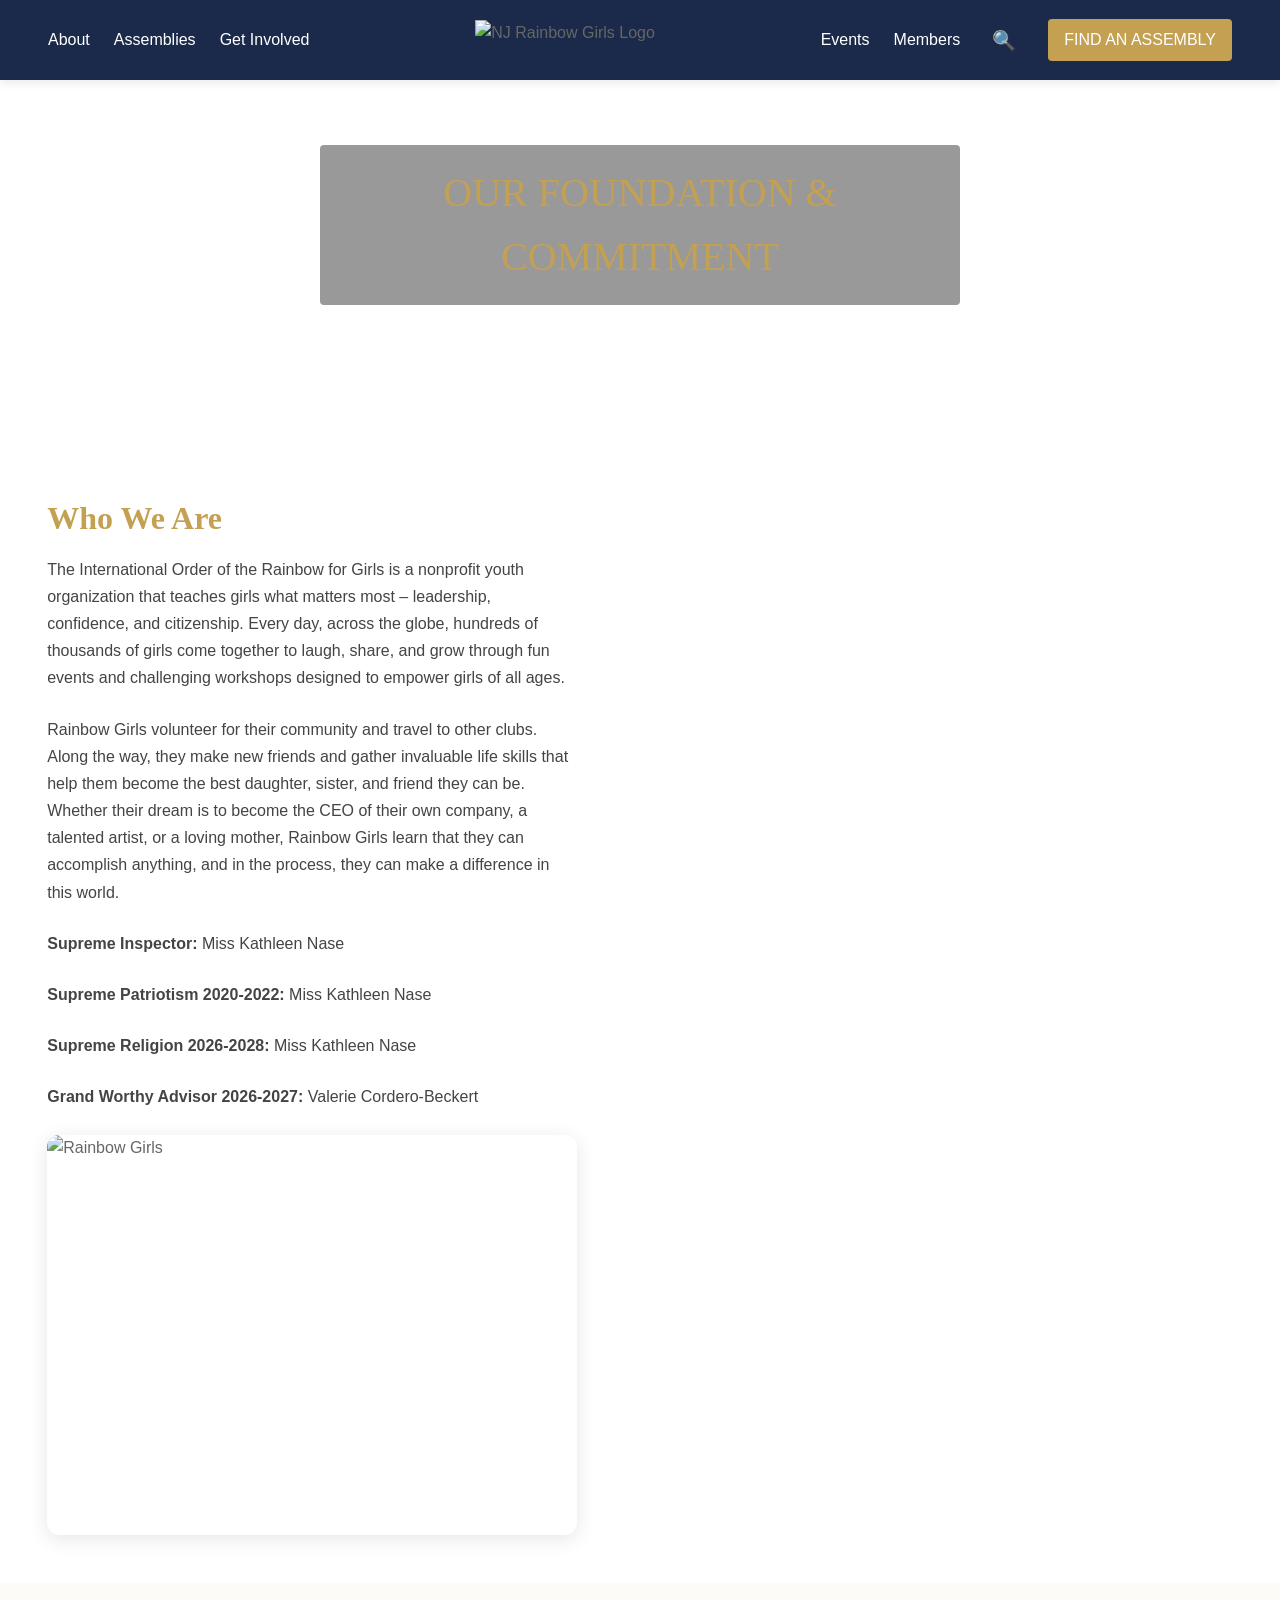
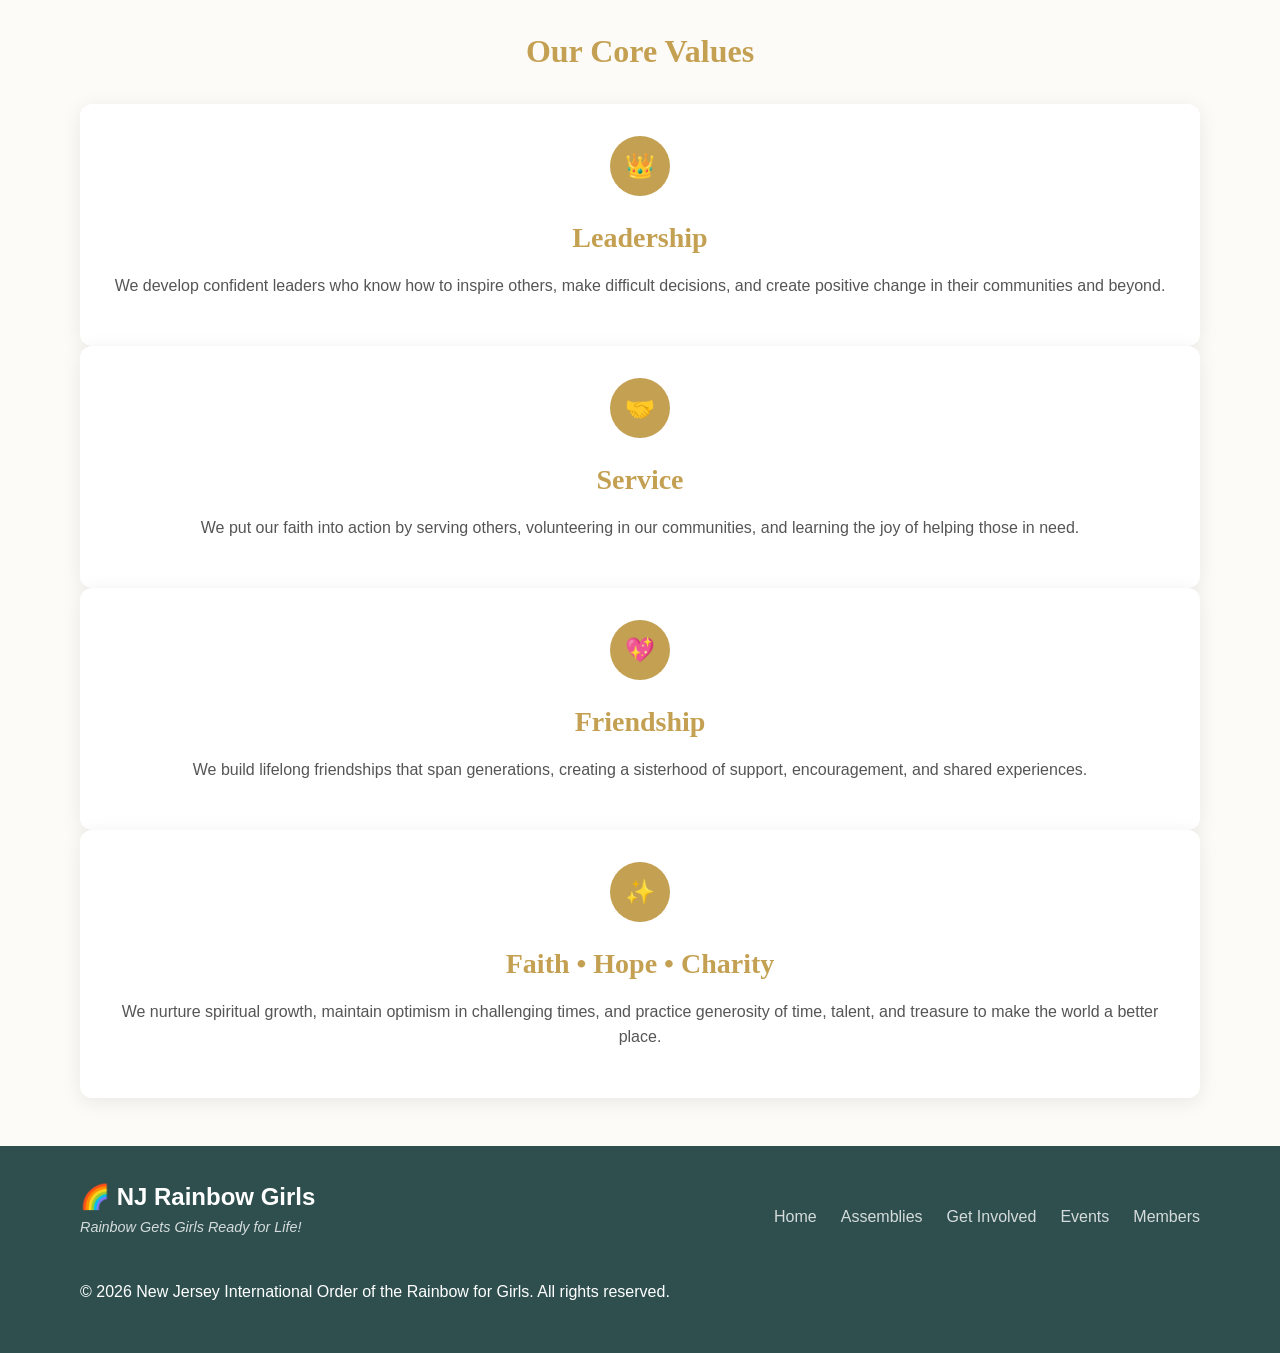
==== commit e0612dc3: "Complete redesign: Clean, neat code for all pages with reduced hero banner heights, custom map for a" ====
--- a/index.html
+++ b/index.html
@@ -1,187 +1,258 @@
 <!DOCTYPE html>
-<!--
-Page: Home ("Our Foundation & Commitment")
-Purpose: This file contains the HTML structure for the Home page of the NJ Rainbow Girls website.
-How to replicate in Squarespace 7.1:
-1. Header: Use Site Header settings to set background navy (#1B2A4A), add logo centered, split nav left/right, enable search, add gold CTA button "FIND AN ASSEMBLY".
-   - Left navigation: About, Assemblies, Get Involved
-   - Center: Logo (official Rainbow for Girls emblem)
-   - Right navigation: Events, Members, search icon, gold CTA button "FIND AN ASSEMBLY"
-   - Set header to "Fixed Position" (Sticky) in Site Header settings.
-2. Hero Banner: Add a Full Bleed section with background image (group photo). Overlay text: use a Text Block with Heading 1, serif font, gold color (#C4A052), centered. Enable a subtle darkened overlay (optional) for readability.
-3. Section 1 ("Who We Are"): Add a Blank section with 2-column layout (Grid). Left column: Text Blocks for narrative. Right column: Image Block for featured image.
-4. Section 2 ("Core Values"): Add a Blank section with 4-column grid (equal columns). Each column: Shape Block (white background) containing Image Block (icon), Text Block (heading), Text Block (description). Use spacers for consistent padding.
-5. Footer: Use Site Footer with dark slate background (#1A252F), white text, logo, navigation links, copyright.
--->
 <html lang="en">
 <head>
-<meta charset="UTF-8">
-<title>New Jersey International Order of the Rainbow for Girls – Home</title>
-<meta name="viewport" content="width=device-width, initial-scale=1.0">
-<link rel="stylesheet" href="css/main.css">
-<style>
-/* Override for hero banner to reduce height */
-.hero-banner {
-  position: relative;
-  overflow: hidden;
-}
-.hero-banner img {
-  height: 50vh;
-  object-fit: cover;
-  width: 100%;
-  display: block;
-}
-.hero-banner .hero-title {
-  position: absolute;
-  top: 50%;
-  left: 50%;
-  transform: translate(-50%, -50%);
-  background: rgba(0,0,0,0.4);
-  color: var(--gold);
-  font-family: 'Playfair Display', serif;
-  font-size: 2.5rem;
-  padding: 1rem 2rem;
-  border-radius: 4px;
-}
-</style>
+    <meta charset="UTF-8">
+    <meta name="viewport" content="width=device-width, initial-scale=1.0">
+    <title>Home – New Jersey International Order of the Rainbow for Girls</title>
+    <link rel="stylesheet" href="css/main.css">
+    <style>
+        /* Hero banner height override */
+        .hero-banner {
+            position: relative;
+            overflow: hidden;
+        }
+        .hero-banner img {
+            height: 50vh;
+            object-fit: cover;
+            width: 100%;
+            display: block;
+        }
+        .hero-banner .hero-title {
+            position: absolute;
+            top: 50%;
+            left: 50%;
+            transform: translate(-50%, -50%);
+            background: rgba(0,0,0,0.4);
+            color: var(--gold);
+            font-family: 'Playfair Display', serif;
+            font-size: 2.5rem;
+            padding: 1rem 2rem;
+            border-radius: 4px;
+        }
+        
+        /* Section styling */
+        .section {
+            padding: 3rem 0;
+        }
+        .section-title {
+            text-align: center;
+            color: var(--gold);
+            font-size: 2rem;
+            margin-bottom: 2rem;
+        }
+        .section-description {
+            text-align: center;
+            max-width: 800px;
+            margin: 0 auto 2rem auto;
+            color: #555;
+            font-size: 1.1rem;
+            line-height: 1.7;
+        }
+        
+        /* Who We Are section */
+        .who-we-are {
+            display: grid;
+            grid-template-columns: 1fr 1fr;
+            gap: 2rem;
+            align-items: start;
+        }
+        .who-we-are-text h2 {
+            color: var(--gold);
+            margin-bottom: 1rem;
+        }
+        .who-we-are-text p {
+            margin-bottom: 1.5rem;
+            line-height: 1.7;
+            color: #444;
+        }
+        .who-we-are-image {
+            border-radius: 12px;
+            overflow: hidden;
+            box-shadow: 0 4px 20px rgba(0,0,0,0.1);
+            height: 400px;
+        }
+        .who-we-are-image img {
+            width: 100%;
+            height: 100%;
+            object-fit: cover;
+        }
+        
+        /* Core Values section */
+        .core-values {
+            display: grid;
+            grid-template-columns: repeat(auto-fit, minmax(250px, 1fr));
+            gap: 1.5rem;
+        }
+        .value-card {
+            background: white;
+            border-radius: 12px;
+            padding: 2rem;
+            text-align: center;
+            box-shadow: 0 4px 20px rgba(0,0,0,0.08);
+            transition: all 0.3s ease;
+        }
+        .value-card:hover {
+            transform: translateY(-5px);
+            box-shadow: 0 8px 25px rgba(0,0,0,0.12);
+        }
+        .value-icon {
+            width: 60px;
+            height: 60px;
+            background-color: var(--gold);
+            border-radius: 50%;
+            display: flex;
+            align-items: center;
+            justify-content: center;
+            margin: 0 auto 1.5rem auto;
+            color: white;
+            font-weight: bold;
+            font-size: 1.5rem;
+        }
+        .value-card h3 {
+            color: var(--gold);
+            margin-bottom: 1rem;
+        }
+        .value-card p {
+            color: #555;
+            line-height: 1.6;
+        }
+        
+        /* Responsive adjustments */
+        @media (max-width: 768px) {
+            .who-we-are {
+                grid-template-columns: 1fr;
+            }
+            .hero-banner .hero-title {
+                font-size: 2rem;
+                padding: 0.75rem 1.5rem;
+            }
+            .section-title {
+                font-size: 1.75rem;
+            }
+        }
+    </style>
 </head>
 <body>
-<header class="site-header">
-  <div class="container header-content">
-    <!-- Left Navigation -->
-    <nav class="nav-left">
-      <a href="index.html">About</a>
-      <a href="assemblies.html">Assemblies</a>
-      <a href="get-involved.html">Get Involved</a>
-    </nav>
-    <!-- Centered Logo -->
-    <div class="logo-center">
-      <img src="http://static1.squarespace.com/static/501fbb7de4b0483765b7d2bb/t/64f7f50f61ceac5b49341e6f/1693971727463/New+Jersey+Logo+2018_T.png?format=1500w" alt="NJ Rainbow Girls Logo" class="logo-img">
-    </div>
-    <!-- Right Navigation -->
-    <nav class="nav-right">
-      <a href="events.html">Events</a>
-      <a href="member-portal.html">Members</a>
-      <button class="search-toggle" aria-label="Search">🔍</button>
-      <a href="assemblies.html" class="cta-btn">FIND AN ASSEMBLY</a>
-    </nav>
-  </div>
-</header>
-
-<!-- Hero Banner -->
-<section class="hero-banner">
-  <div class="container">
-    <!-- Background image: stock photo of girls group -->
-    <img src="https://images.unsplash.com/photo-1529626455594-4ff0802cfb7e?ixlib=rb-4.0.3&ixid=M3wxMjA3fDB8MHxwaG90by1wYWdlfHx8fGVufDB8fHx8fA%3D%3D&auto=format&fit=crop&w=1600&q=80" alt="Group photo of Rainbow Girls">
-    <div class="hero-title">OUR FOUNDATION & COMMITMENT</div>
-  </div>
-</section>
-
-<!-- Who We Are Section -->
-<section class="section">
-  <div class="container">
-    <h2 class="text-center mb-4">Who We Are</h2>
-    <div class="grid-2">
-      <!-- Left Column: Narrative -->
-      <div>
-        <p><strong>Rainbow Gets Girls Ready for Life!</strong></p>
-        
-        <div class="leadership-info mb-3">
-          <p><strong>Miss Kathleen Nase</strong><br>
-          Supreme Inspector<br>
-          Supreme Patriotism 2020-2022</p>
-          <p><strong>Miss Kathleen Nase</strong><br>
-          Supreme Inspector<br>
-          Supreme Religion 2026-2028</p>
-          <p><strong>Valerie Cordero-Beckert</strong><br>
-          Grand Worthy Advisor<br>
-          2026-2027</p>
-        </div>
-        
-        <p>The Grand Assembly of New Jersey is a proud member of the International Order of the Rainbow for Girls – a non-profit youth group that teaches girls what matters most – leadership, confidence, and citizenship. Every day, across the globe, hundreds of thousands of girls come together to laugh, share, and grow through fun events and challenging workshops designed to empower girls of all ages. Rainbow Girls volunteer for their community and travel to other clubs. Along the way, they make new friends and gather invaluable life skills that help them become the best daughter, sister, and friend they can be.</p>
-        
-        <p>Whether their dream is to become the CEO of their own company, a talented artist, or a loving mother, Rainbow Girls learn that they can accomplish anything, and in the process, they can make a difference in this world.</p>
-      </div>
-      
-      <!-- Right Column: Featured Image -->
-      <div>
-        <img src="https://images.unsplash.com/photo-1578662996442-48f60103fc96?ixlib=rb-4.0.3&ixid=M3wxMjA3fDB8MHxwaG90by1wYWdlfHx8fGVufDB8fHx8fA%3D%3D&auto=format&fit=crop&w=800&q=80" alt="Rainbow Girls in action" class="featured-image">
-      </div>
-    </div>
-  </div>
-</section>
-
-<!-- Core Values Section -->
-<section class="section">
-  <div class="container">
-    <h2 class="text-center mb-4">Our Core Values</h2>
-    <div class="grid-4">
-      <!-- Leadership -->
-      <div class="card">
-        <div style="text-align:center;">
-          <div style="width:60px;height:60px;background-color:var(--gold);border-radius:50%;display:flex;align-items:center;justify-content:center;margin:0 auto 1rem;">
-            <span style="color:var(--white);font-weight:bold;">L</span>
-          </div>
-        </div>
-        <h3 class="text-center">Leadership</h3>
-        <p>Developing the courage and skills to guide others with integrity and vision.</p>
-      </div>
-      
-      <!-- Service -->
-      <div class="card">
-        <div style="text-align:center;">
-          <div style="width:60px;height:60px;background-color:var(--gold);border-radius:50%;display:flex;align-items:center;justify-content:center;margin:0 auto 1rem;">
-            <span style="color:var(--white);font-weight:bold;">S</span>
-          </div>
-        </div>
-        <h3 class="text-center">Service</h3>
-        <p>Learning the joy of helping others and making a positive impact in our communities.</p>
-      </div>
-      
-      <!-- Friendship -->
-      <div class="card">
-        <div style="text-align:center;">
-          <div style="width:60px;height:60px;background-color:var(--gold);border-radius:50%;display:flex;align-items:center;justify-content:center;margin:0 auto 1rem;">
-            <span style="color:var(--white);font-weight:bold;">F</span>
-          </div>
-        </div>
-        <h3 class="text-center">Friendship</h3>
-        <p>Building lifelong bonds of sisterhood, trust, and mutual support.</p>
-      </div>
-      
-      <!-- Faith, Hope, & Charity -->
-      <div class="card">
-        <div style="text-align:center;">
-          <div style="width:60px;height:60px;background-color:var(--gold);border-radius:50%;display:flex;align-items:center;justify-content:center;margin:0 auto 1rem;">
-            <span style="color:var(--white);font-weight:bold;">FHC</span>
-          </div>
-        </div>
-        <h3 class="text-center">Faith, Hope, & Charity</h3>
-        <p>Growing in spiritual understanding, optimistic outlook, and generous giving to those in need.</p>
-      </div>
-    </div>
-  </div>
-</section>
-
-<footer class="site-footer">
-  <div class="container footer-content">
-    <div>
-      <div class="footer-logo">🌈 NJ Rainbow Girls</div>
-      <p class="tagline">Rainbow Gets Girls Ready for Life!</p>
-    </div>
-    <nav>
-      <ul class="footer-links">
-        <li><a href="index.html">Home</a></li>
-        <li><a href="assemblies.html">Assemblies</a></li>
-        <li><a href="get-involved.html">Get Involved</a></li>
-        <li><a href="events.html">Events</a></li>
-        <li><a href="member-portal.html">Members</a></li>
-      </ul>
-    </nav>
-    <div>
-      <p>&copy; 2026 New Jersey International Order of the Rainbow for Girls. All rights reserved.</p>
-    </div>
-  </div>
-</footer>
+    <header class="site-header">
+        <div class="container header-content">
+            <!-- Left Navigation -->
+            <nav class="nav-left">
+                <a href="index.html">About</a>
+                <a href="assemblies.html">Assemblies</a>
+                <a href="get-involved.html">Get Involved</a>
+            </nav>
+            <!-- Centered Logo -->
+            <div class="logo-center">
+                <img src="http://static1.squarespace.com/static/501fbb7de4b0483765b7d2bb/t/64f7f50f61ceac5b49341e6f/1693971727463/New+Jersey+Logo+2018_T.png?format=1500w" alt="NJ Rainbow Girls Logo" class="logo-img">
+            </div>
+            <!-- Right Navigation -->
+            <nav class="nav-right">
+                <a href="events.html">Events</a>
+                <a href="member-portal.html">Members</a>
+                <button class="search-toggle" aria-label="Search">🔍</button>
+                <a href="assemblies.html" class="cta-btn">FIND AN ASSEMBLY</a>
+            </nav>
+        </div>
+    </header>
+
+    <!-- Hero Banner -->
+    <section class="hero-banner">
+        <div class="container">
+            <!-- Background image: stock photo of group -->
+            <img src="https://images.unsplash.com/photo-1529156069898-49953e39b3ac?ixlib=rb-4.0.3&ixid=M3wxMjA3fDB8MHxwaG90by1wYWdlfHx8fGVufDB8fHx8fA%3D%3D&auto=format&fit=crop&w=1600&q=80" alt="Group banner">
+            <div class="hero-title">OUR FOUNDATION & COMMITMENT</div>
+        </div>
+    </section>
+
+    <!-- Who We Are Section -->
+    <section class="section who-we-are">
+        <div class="container">
+            <div class="who-we-are-text">
+                <h2>Who We Are</h2>
+                <p>
+                    The International Order of the Rainbow for Girls is a nonprofit youth organization that teaches girls what matters most – leadership, confidence, and citizenship. 
+                    Every day, across the globe, hundreds of thousands of girls come together to laugh, share, and grow through fun events and challenging workshops designed to empower girls of all ages.
+                </p>
+                <p>
+                    Rainbow Girls volunteer for their community and travel to other clubs. Along the way, they make new friends and gather invaluable life skills that help them become the best daughter, sister, and friend they can be. 
+                    Whether their dream is to become the CEO of their own company, a talented artist, or a loving mother, Rainbow Girls learn that they can accomplish anything, and in the process, they can make a difference in this world.
+                </p>
+                <div class="mt-4">
+                    <p><strong>Supreme Inspector:</strong> Miss Kathleen Nase</p>
+                    <p><strong>Supreme Patriotism 2020-2022:</strong> Miss Kathleen Nase</p>
+                    <p><strong>Supreme Religion 2026-2028:</strong> Miss Kathleen Nase</p>
+                    <p><strong>Grand Worthy Advisor 2026-2027:</strong> Valerie Cordero-Beckert</p>
+                </div>
+            </div>
+            <div class="who-we-are-image">
+                <img src="https://images.unsplash.com/photo-1527980971150-8c7c65f4e0f4?ixlib=rb-4.0.3&ixid=M3wxMjA3fDB8MHxwaG90by1wYWdlfHx8fGVufDB8fHx8fA%3D%3D&auto=format&fit=crop&w=800&q=80" alt="Rainbow Girls">
+            </div>
+        </div>
+    </section>
+
+    <!-- Core Values Section -->
+    <section class="section core-values" style="background-color: var(--cream);">
+        <div class="container">
+            <h2 class="section-title">Our Core Values</h2>
+            <div class="core-values-grid">
+                <!-- Leadership Card -->
+                <div class="value-card">
+                    <div class="value-icon">👑</div>
+                    <h3>Leadership</h3>
+                    <p>
+                        We develop confident leaders who know how to inspire others, make difficult decisions, and create positive change in their communities and beyond.
+                    </p>
+                </div>
+                
+                <!-- Service Card -->
+                <div class="value-card">
+                    <div class="value-icon">🤝</div>
+                    <h3>Service</h3>
+                    <p>
+                        We put our faith into action by serving others, volunteering in our communities, and learning the joy of helping those in need.
+                    </p>
+                </div>
+                
+                <!-- Friendship Card -->
+                <div class="value-card">
+                    <div class="value-icon">💖</div>
+                    <h3>Friendship</h3>
+                    <p>
+                        We build lifelong friendships that span generations, creating a sisterhood of support, encouragement, and shared experiences.
+                    </p>
+                </div>
+                
+                <!-- Faith/Hope/Charity Card -->
+                <div class="value-card">
+                    <div class="value-icon">✨</div>
+                    <h3>Faith • Hope • Charity</h3>
+                    <p>
+                        We nurture spiritual growth, maintain optimism in challenging times, and practice generosity of time, talent, and treasure to make the world a better place.
+                    </p>
+                </div>
+            </div>
+        </div>
+    </section>
+
+    <footer class="site-footer">
+        <div class="container footer-content">
+            <div>
+                <div class="footer-logo">🌈 NJ Rainbow Girls</div>
+                <p class="tagline">Rainbow Gets Girls Ready for Life!</p>
+            </div>
+            <nav>
+                <ul class="footer-links">
+                    <li><a href="index.html">Home</a></li>
+                    <li><a href="assemblies.html">Assemblies</a></li>
+                    <li><a href="get-involved.html">Get Involved</a></li>
+                    <li><a href="events.html">Events</a></li>
+                    <li><a href="member-portal.html">Members</a></li>
+                </ul>
+            </nav>
+            <div>
+                <p>&copy; 2026 New Jersey International Order of the Rainbow for Girls. All rights reserved.</p>
+            </div>
+        </div>
+    </footer>
 </body>
 </html>
--- a/css/main.css
+++ b/css/main.css
@@ -1,29 +1,19 @@
 /* Design System for NJ Rainbow Girls Site */
 /* This CSS file defines the global design system for the site, including colors, typography, layout utilities, and component styles. */
-/* To replicate in Squarespace 7.1: */
-/* 1. Colors: Set the exact hex values in Site Styles --> */
-/* :root { */
-/*   --navy: #1B2A4A; */
-/*   --gold: #C4A052; */
-/*   --cream: #FDFBF7; */
-/*   --white: #FFFFFF; */
-/*   --dark-slate: #1A252F; */
-/* } */
-/* 2. Typography: Assign serif font (e.g., Playfair Display) to headings, sans-serif (e.g., Helvetica Neue) to body. */
-/* 3. Layout: Use the utility classes (container, grid-x, etc.) or create equivalents in Squarespace. */
-/* 4. Components: Button, card, hero-banner, etc. can be styled using Site Styles or custom CSS via Code Injection. */
+
+/* Color Variables */
 :root {
-  --navy: #1B2A4A;
-  --gold: #C4A052;
-  --cream: #FDFBF7;
-  --white: #FFFFFF;
-  --dark-slate: #1A252F;
-  --gray-light: #E0E0E0;
-  --gray-medium: #CCCCCC;
-  --gray-dark: #666666;
-}
-
-/* Base styles */
+  --navy: #1B2A4A;      /* Dark Navy */
+  --gold: #C4A052;      /* Gold/Accent */
+  --cream: #FDFBF7;     /* Light Cream */
+  --white: #FFFFFF;     /* White */
+  --dark-slate: #2F4F4F; /* Footer background */
+  --gray-light: #F5F5F5; /* Light gray */
+  --gray-medium: #CCCCCC; /* Medium gray */
+  --gray-dark: #666666;  /* Dark gray */
+}
+
+/* Base Styles */
 * {
   margin: 0;
   padding: 0;
@@ -37,11 +27,12 @@
   background-color: var(--white);
 }
 
+/* Typography */
 h1, h2, h3, h4, h5, h6 {
   font-family: 'Playfair Display', serif;
   color: var(--navy);
-  margin-top: 0;
-  margin-bottom: 0.5rem;
+  margin-bottom: 1rem;
+  line-height: 1.3;
 }
 
 h1 { font-size: 2.5rem; }
@@ -53,18 +44,21 @@
 
 p {
   margin-bottom: 1rem;
+  font-size: 1rem;
 }
 
 a {
+  color: var(--gold);
+  text-decoration: none;
+  transition: color 0.2s ease;
+}
+
+a:hover {
   color: var(--navy);
-  text-decoration: none;
-}
-a:hover {
-  color: var(--gold);
   text-decoration: underline;
 }
 
-/* Container */
+/* Layout Utilities */
 .container {
   width: 90%;
   max-width: 1200px;
@@ -72,82 +66,140 @@
   padding: 0 1rem;
 }
 
-/* Header */
+.grid-2 {
+  display: grid;
+  gap: 2rem;
+}
+
+.grid-3 {
+  display: grid;
+  gap: 1.5rem;
+}
+
+/* Button Styles */
+.btn {
+  display: inline-block;
+  padding: 0.75rem 1.5rem;
+  border-radius: 4px;
+  font-weight: 600;
+  cursor: pointer;
+  transition: all 0.2s ease;
+  border: none;
+  font-size: 0.95rem;
+}
+
+.btn-primary {
+  background-color: var(--gold);
+  color: var(--white);
+}
+
+.btn-primary:hover {
+  background-color: #b07e3a;
+  transform: translateY(-2px);
+}
+
+.btn-outline {
+  background-color: transparent;
+  color: var(--gold);
+  border: 2px solid var(--gold);
+}
+
+.btn-outline:hover {
+  background-color: rgba(196, 160, 82, 0.1);
+  color: var(--gold);
+}
+
+/* Header Styles */
 .site-header {
-  background-color: var(--navy);
-  color: var(--white);
   position: fixed;
   top: 0;
   left: 0;
   right: 0;
+  height: 80px;
+  background-color: var(--navy);
   z-index: 1000;
-  box-shadow: 0 2px 5px rgba(0,0,0,0.1);
-  height: 60px;
-}
-.site-header .header-content {
-  display: flex;
-  align-items: center;
+  display: flex;
+  align-items: center;
+  padding: 0 2rem;
+  box-shadow: 0 2px 10px rgba(0,0,0,0.1);
+}
+
+.header-content {
+  display: flex;
   justify-content: space-between;
-  height: 100%;
-  padding: 0 1rem;
-}
-.site-header .nav-left,
-.site-header .nav-right {
+  align-items: center;
+  width: 100%;
+  max-width: 1400px;
+  margin: 0 auto;
+}
+
+.nav-left, .nav-right {
   display: flex;
   gap: 1.5rem;
   align-items: center;
 }
-.site-header .nav-left a,
-.site-header .nav-right a {
-  color: var(--white);
-  font-size: 0.95rem;
-}
-.site-header .nav-left a:hover,
-.site-header .nav-right a:hover {
-  color: var(--gold);
-}
-.site-header .logo-center {
+
+.nav-left a, .nav-right a {
+  color: var(--white);
+  font-weight: 500;
+  transition: color 0.2s ease;
+}
+
+.nav-left a:hover, .nav-right a:hover {
+  color: var(--gold);
+}
+
+.logo-center {
   display: flex;
   align-items: center;
   justify-content: center;
 }
-.site-header .logo-img {
+
+.logo-img {
   height: 40px;
   width: auto;
 }
-.site-header .search-toggle {
+
+.search-toggle {
   background: none;
   border: none;
   color: var(--white);
   font-size: 1.2rem;
   cursor: pointer;
-}
-.site-header .cta-btn {
+  width: 40px;
+  height: 40px;
+  display: flex;
+  align-items: center;
+  justify-content: center;
+}
+
+.cta-btn {
   background-color: var(--gold);
   color: var(--white);
-  border: none;
   padding: 0.5rem 1rem;
   border-radius: 4px;
-  font-size: 0.9rem;
-  cursor: pointer;
-}
-.site-header .cta-btn:hover {
-  background-color: #b08943; /* slightly darker gold */
-}
-
-/* Hero Banner */
+  font-weight: 600;
+  transition: all 0.2s ease;
+}
+
+.cta-btn:hover {
+  background-color: #b07e3a;
+  transform: translateY(-2px);
+}
+
+/* Hero Banner Styles */
 .hero-banner {
   position: relative;
   overflow: hidden;
-  margin-top: 60px; /* offset for fixed header */
-}
+}
+
 .hero-banner img {
   width: 100%;
-  height: 50vh; /* Reduced height to not take up too much room */
-  object-fit: cover;
+  height: auto;
   display: block;
 }
-.hero-banner .hero-title {
+
+.hero-title {
   position: absolute;
   top: 50%;
   left: 50%;
@@ -160,184 +212,199 @@
   border-radius: 4px;
   text-align: center;
 }
-.hero-banner .hero-subtitle {
-  position: absolute;
-  top: 60%;
-  left: 50%;
-  transform: translate(-50%, -50%);
-  background: rgba(0,0,0,0.4);
-  color: var(--gold);
-  font-family: 'Playfair Display', serif;
-  font-size: 1.5rem;
-  padding: 0.5rem 1.5rem;
-  border-radius: 4px;
-  text-align: center;
-  max-width: 80%;
-}
-
-/* Section */
+
+/* Section Styles */
 .section {
   padding: 4rem 0;
 }
-.section .container > h2 {
+
+.section-header {
   text-align: center;
-  margin-bottom: 2rem;
-}
-
-/* Grid System */
-.grid-2 { display: grid; grid-template-columns: repeat(2, 1fr); gap: 2rem; }
-.grid-3 { display: grid; grid-template-columns: repeat(3, 1fr); gap: 2rem; }
-.grid-4 { display: grid; grid-template-columns: repeat(4, 1fr); gap: 2rem; }
-.grid-6 { display: grid; grid-template-columns: repeat(6, 1fr); gap: 2rem; }
-
-@media (max-width: 1024px) {
-  .grid-4 { grid-template-columns: repeat(2, 1fr); }
-  .grid-6 { grid-template-columns: repeat(3, 1fr); }
-}
-@media (max-width: 768px) {
-  .grid-2, .grid-3, .grid-4, .grid-6 { grid-template-columns: 1fr; }
-}
-
-/* Card */
-.card {
-  background-color: var(--white);
-  border-radius: 8px;
-  box-shadow: 0 2px 6px rgba(0,0,0,0.1);
-  padding: 1.5rem;
-  transition: transform 0.2s, box-shadow 0.2s;
-}
-.card:hover {
-  transform: translateY(-5px);
-  box-shadow: 0 5px 15px rgba(0,0,0,0.15);
-}
-.card.text-center { text-align: center; }
-
-/* Image styling in cards */
-.card img {
-  max-width: 100%;
-  height: auto;
-  border-radius: 4px;
+  margin-bottom: 3rem;
+}
+
+.section-title {
+  color: var(--gold);
+  font-size: 2rem;
   margin-bottom: 1rem;
 }
-.card img.circle {
-  width: 80px;
-  height: 80px;
-  object-fit: cover;
-  border-radius: 50%;
-  margin: 0 auto 1rem;
-  display: block;
-}
-
-/* Button */
-.btn {
-  display: inline-block;
-  background-color: var(--gold);
-  color: var(--white);
-  padding: 0.5rem 1rem;
-  border-radius: 4px;
-  text-decoration: none;
-  font-size: 0.9rem;
-  border: none;
-  cursor: pointer;
-  transition: background-color 0.2s;
-}
-.btn:hover {
-  background-color: #b08943;
-}
-.btn-outline {
-  background-color: transparent;
-  border: 2px solid var(--gold);
-  color: var(--gold);
-}
-.btn-outline:hover {
-  background-color: var(--gold);
-  color: var(--white);
-}
-
-/* List styling */
-.list-unstyled {
-  list-style: none;
-  padding: 0;
-}
-.list-unstyled li {
-  margin-bottom: 0.5rem;
-}
-
-/* Footer */
+
+.section-description {
+  max-width: 800px;
+  margin: 0 auto;
+  color: #555;
+  font-size: 1.1rem;
+  line-height: 1.7;
+}
+
+/* Footer Styles */
 .site-footer {
   background-color: var(--dark-slate);
   color: var(--white);
   padding: 2rem 0;
 }
-.site-footer .footer-content {
-  display: flex;
+
+.footer-content {
+  display: flex;
+  justify-content: space-between;
+  align-items: center;
   flex-wrap: wrap;
-  justify-content: space-between;
-  align-items: center;
-}
-.site-footer .footer-logo {
+  gap: 1.5rem;
+}
+
+.footer-logo {
   font-size: 1.5rem;
   font-weight: bold;
-  color: var(--gold);
-}
-.site-footer .tagline {
+}
+
+.tagline {
   font-style: italic;
   opacity: 0.8;
-  margin-top: 0.5rem;
-}
-.site-footer .footer-links {
+  font-size: 0.9rem;
+}
+
+.footer-links {
   display: flex;
   gap: 1.5rem;
-  flex-wrap: wrap;
-}
-.site-footer .footer-links a {
-  color: var(--white);
+  list-style: none;
+}
+
+.footer-links a {
+  color: var(--white);
+  opacity: 0.8;
+  transition: opacity 0.2s ease;
+}
+
+.footer-links a:hover {
+  opacity: 1;
+}
+
+.footer-bottom {
+  text-align: center;
+  margin-top: 2rem;
+  padding-top: 1.5rem;
+  border-top: 1px solid rgba(255,255,255,0.1);
   font-size: 0.9rem;
-}
-.site-footer .footer-links a:hover {
-  color: var(--gold);
-}
-.site-footer .footer-content > div:last-child {
-  text-align: right;
-  font-size: 0.9rem;
-  opacity: 0.8;
-}
-
-/* Details panel */
-.details-panel {
-  background-color: var(--white);
-  border: 2px solid var(--gold);
+  opacity: 0.7;
+}
+
+/* Card Styles */
+.card {
+  background: var(--white);
   border-radius: 8px;
-  padding: 2rem;
-}
-.details-panel h3 {
-  color: var(--gold);
-  border-bottom: 1px solid var(--gold);
-  padding-bottom: 0.5rem;
-  margin-bottom: 1rem;
-}
-.details-panel p {
-  margin-bottom: 0.5rem;
-}
-.details-panel strong {
+  overflow: hidden;
+  box-shadow: 0 2px 10px rgba(0,0,0,0.08);
+  transition: all 0.3s ease;
+}
+
+.card:hover {
+  transform: translateY(-4px);
+  box-shadow: 0 8px 20px rgba(0,0,0,0.12);
+}
+
+.card-image {
+  width: 100%;
+  height: 200px;
+  object-fit: cover;
+}
+
+.card-content {
+  padding: 1.5rem;
+}
+
+.card-title {
+  margin-top: 0;
+  margin-bottom: 0.75rem;
   color: var(--navy);
 }
-.details-panel hr {
-  border: 0;
-  border-top: 1px solid var(--gold);
-  margin: 1.5rem 0;
-}
-
-/* Responsive adjustments */
+
+.card-description {
+  margin-bottom: 1.25rem;
+  color: #555;
+  line-height: 1.6;
+}
+
+/* Responsive Breakpoints */
 @media (max-width: 768px) {
-  h1 { font-size: 2rem; }
-  h2 { font-size: 1.75rem; }
-  h3 { font-size: 1.5rem; }
-  h4 { font-size: 1.25rem; }
-  .hero-banner .hero-title { font-size: 2rem; }
-  .hero-banner .hero-subtitle { font-size: 1.25rem; }
-  .site-header { height: 50px; }
-  .site-header .logo-img { height: 35px; }
-  .site-header .nav-left, .site-header .nav-right { gap: 1rem; }
-  .site-header .nav-left a, .site-header .nav-right a { font-size: 0.85rem; }
+  .hero-title {
+    font-size: 2rem;
+    padding: 0.75rem 1.5rem;
+  }
+  
+  .header-content {
+    flex-wrap: wrap;
+  }
+  
+  .nav-left, .nav-right {
+    gap: 1rem;
+  }
+  
+  .logo-center {
+    margin: 1rem 0;
+  }
+  
+  .section {
+    padding: 2.5rem 0;
+  }
+  
+  .section-title {
+    font-size: 1.75rem;
+  }
+  
+  .grid-2, .grid-3 {
+    grid-template-columns: 1fr;
+  }
+}
+
+/* Additional Component Styles */
+.text-center {
+  text-align: center;
+}
+
+.mb-1 { margin-bottom: 0.25rem; }
+.mb-2 { margin-bottom: 0.5rem; }
+.mb-3 { margin-bottom: 0.75rem; }
+.mb-4 { margin-bottom: 1rem; }
+.mb-5 { margin-bottom: 1.25rem; }
+
+.mt-1 { margin-top: 0.25rem; }
+.mt-2 { margin-top: 0.5rem; }
+.mt-3 { margin-top: 0.75rem; }
+.mt-4 { margin-top: 1rem; }
+.mt-5 { margin-top: 1.25rem; }
+
+.flex {
+  display: flex;
+}
+
+.flex-col {
+  flex-direction: column;
+}
+
+.items-center {
+  align-items: center;
+}
+
+.justify-center {
+  justify-content: center;
+}
+
+.justify-between {
+  justify-content: space-between;
+}
+
+.gap-1 {
+  gap: 0.25rem;
+}
+
+.gap-2 {
+  gap: 0.5rem;
+}
+
+.gap-3 {
+  gap: 0.75rem;
+}
+
+.gap-4 {
+  gap: 1rem;
 }
